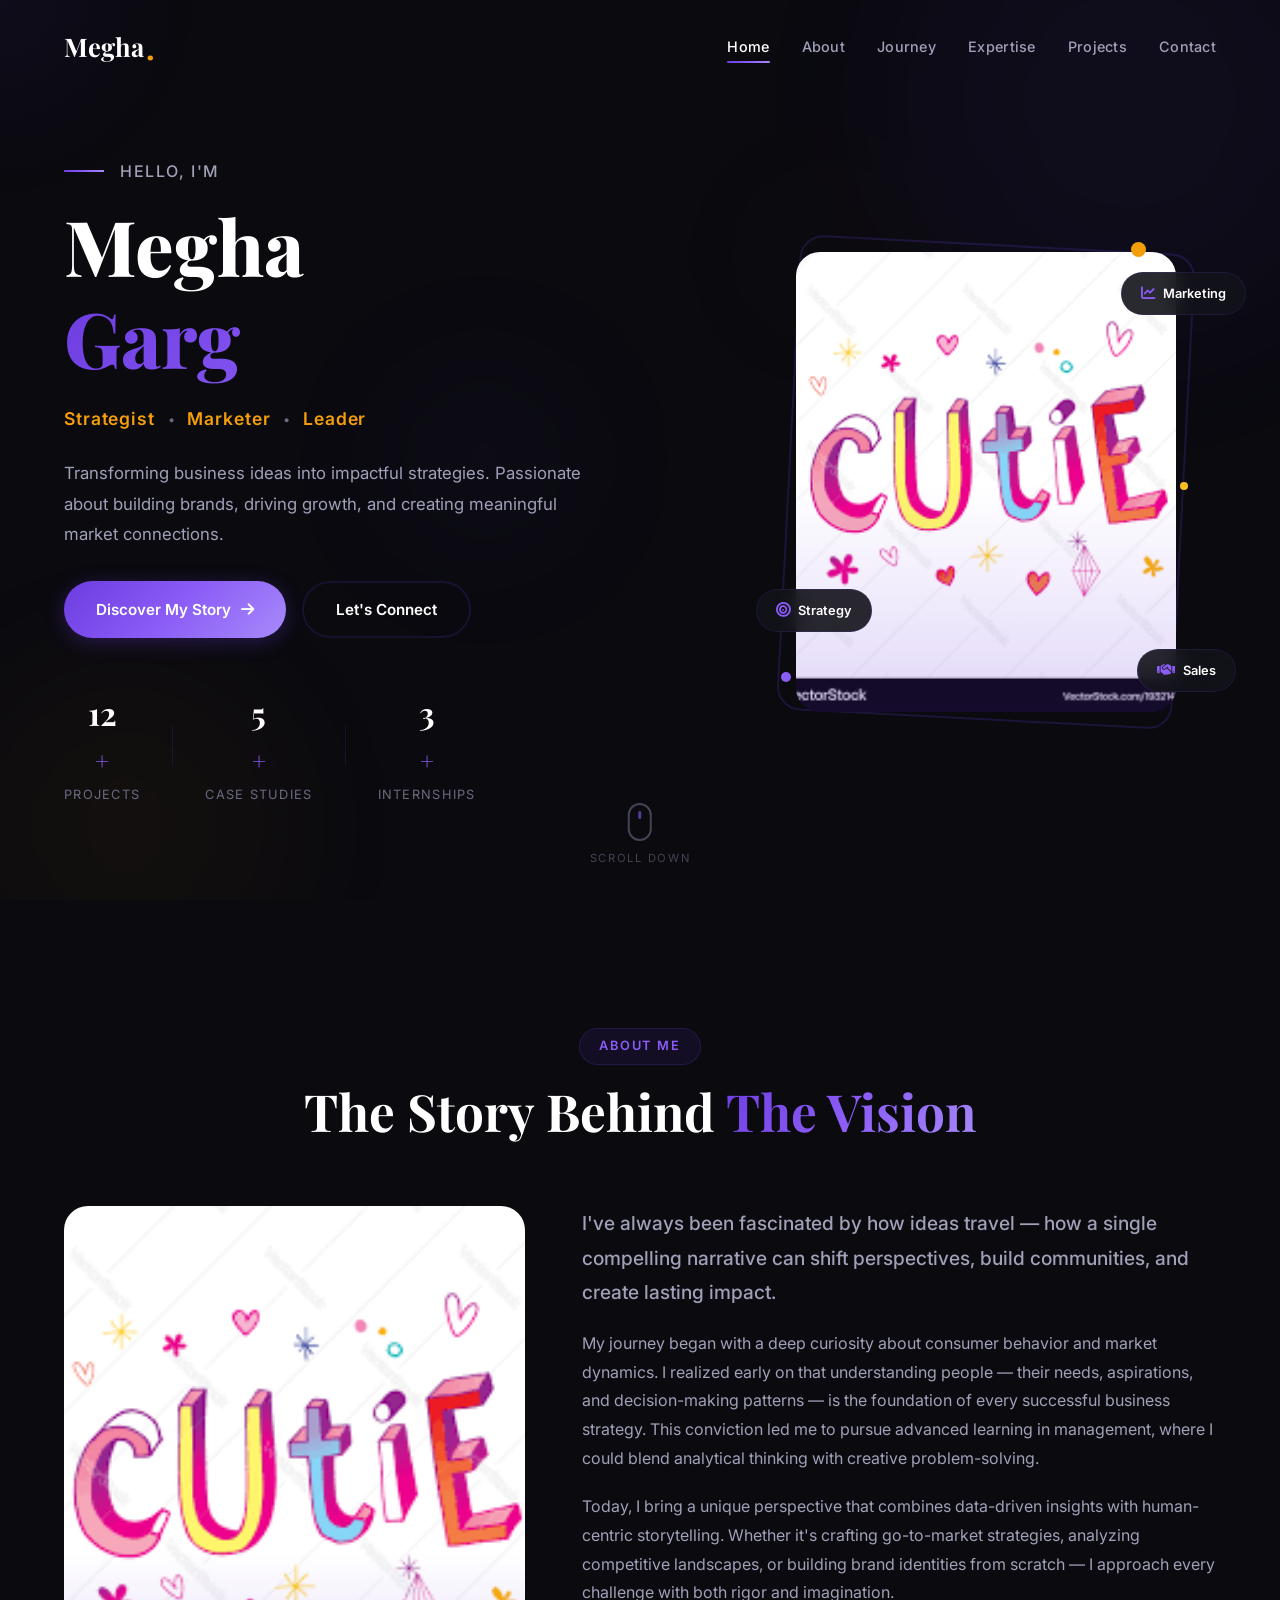
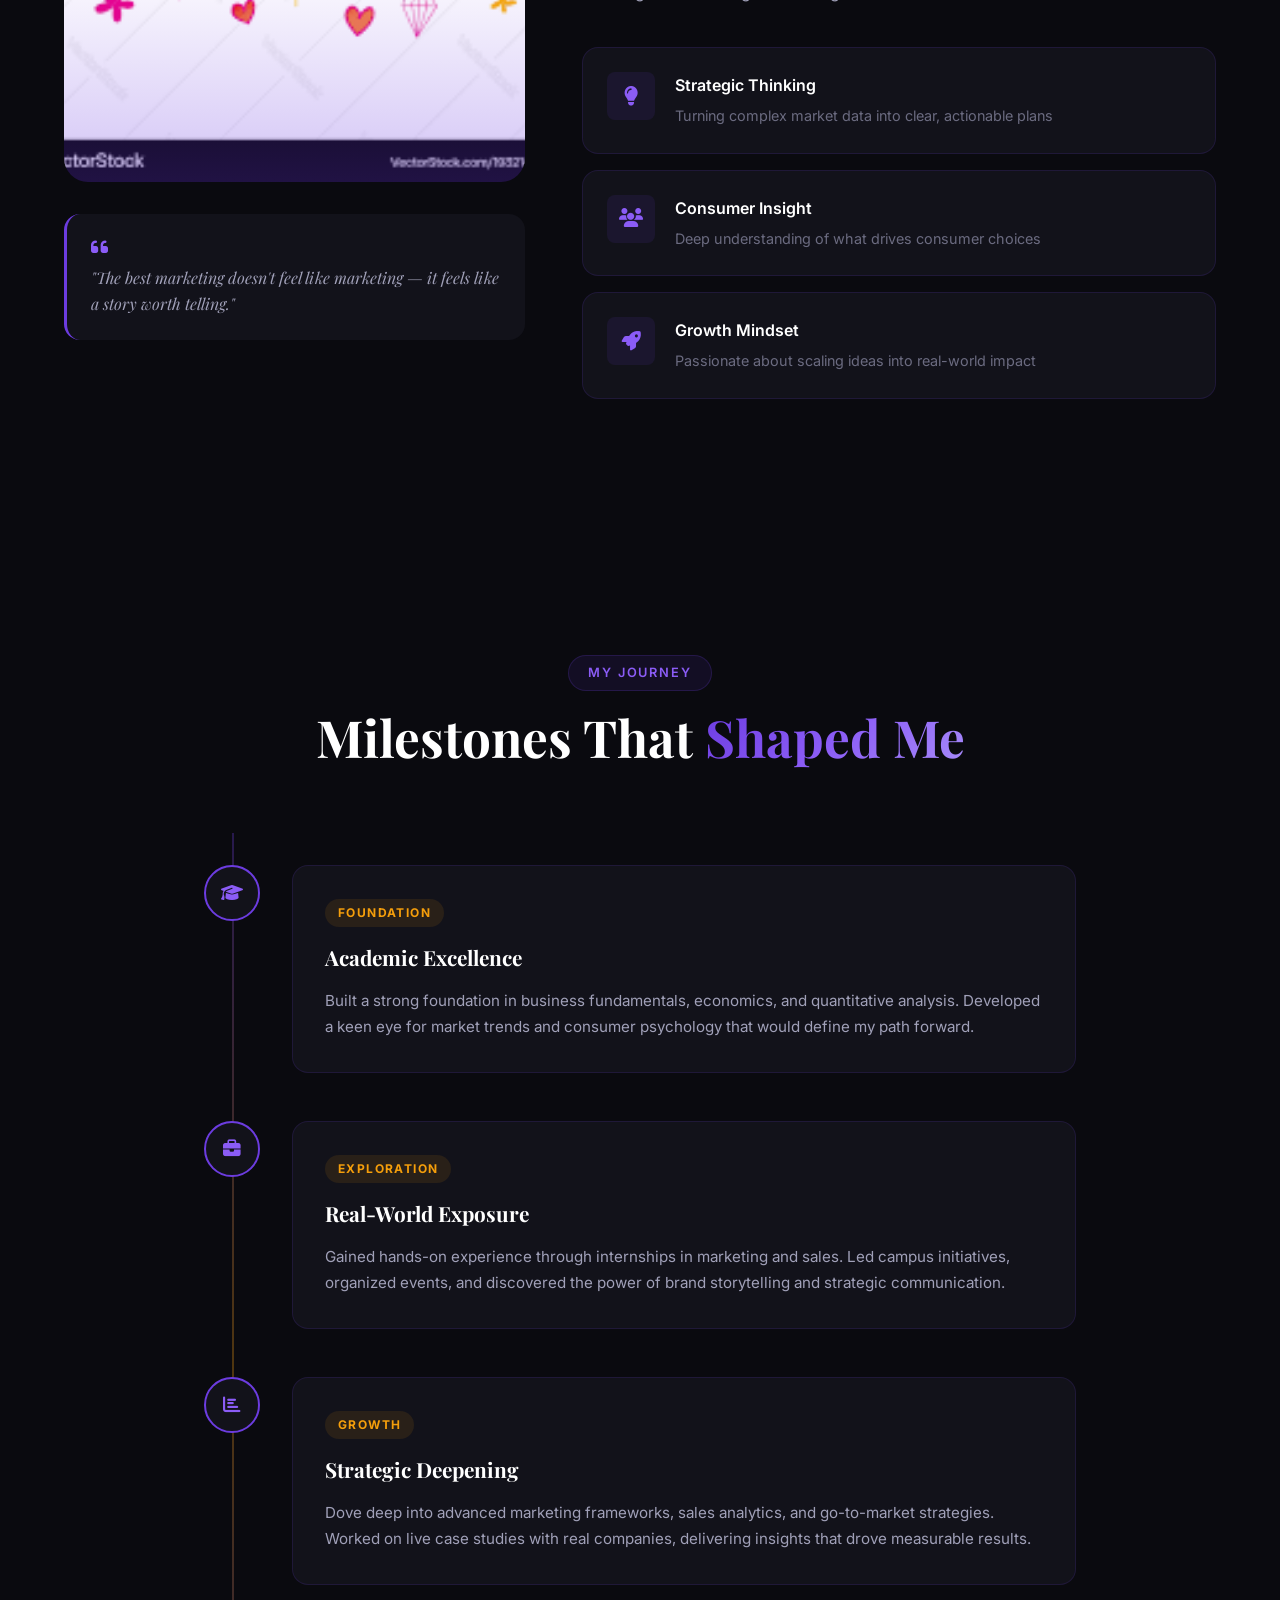
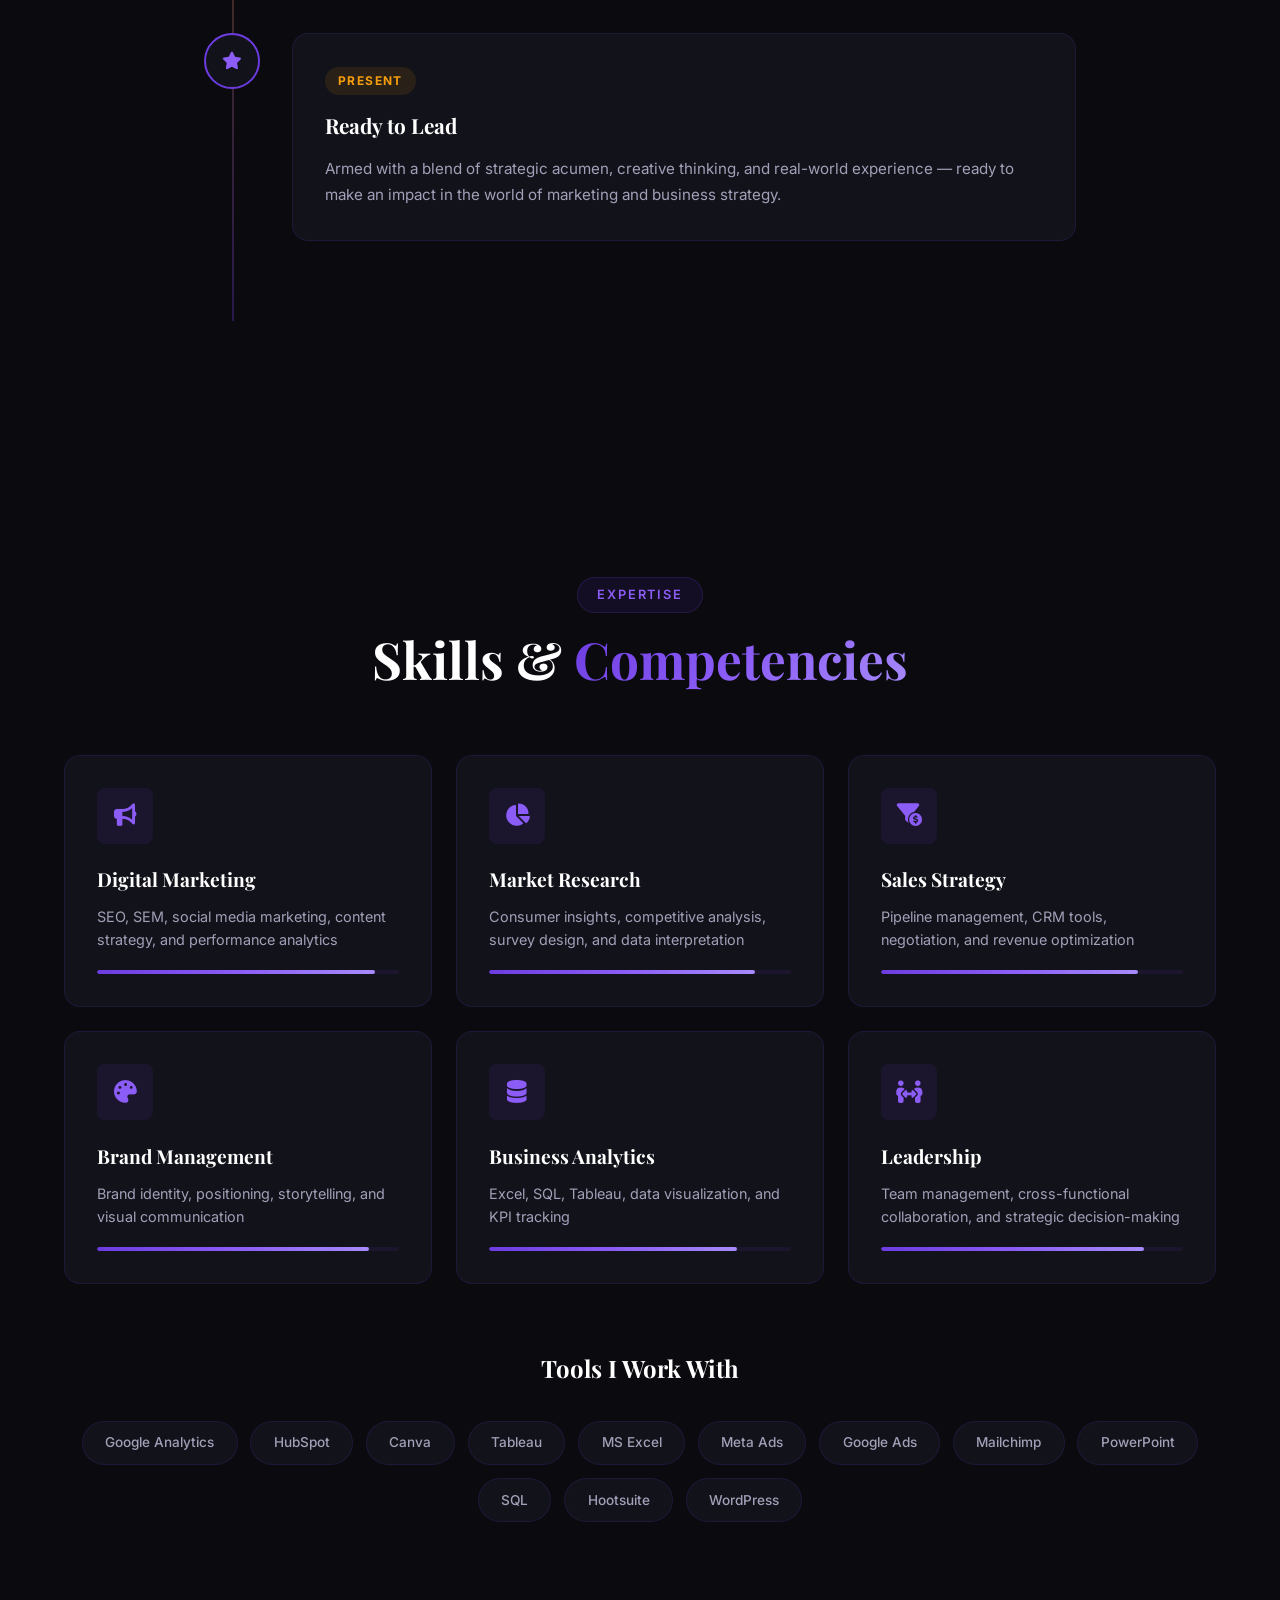
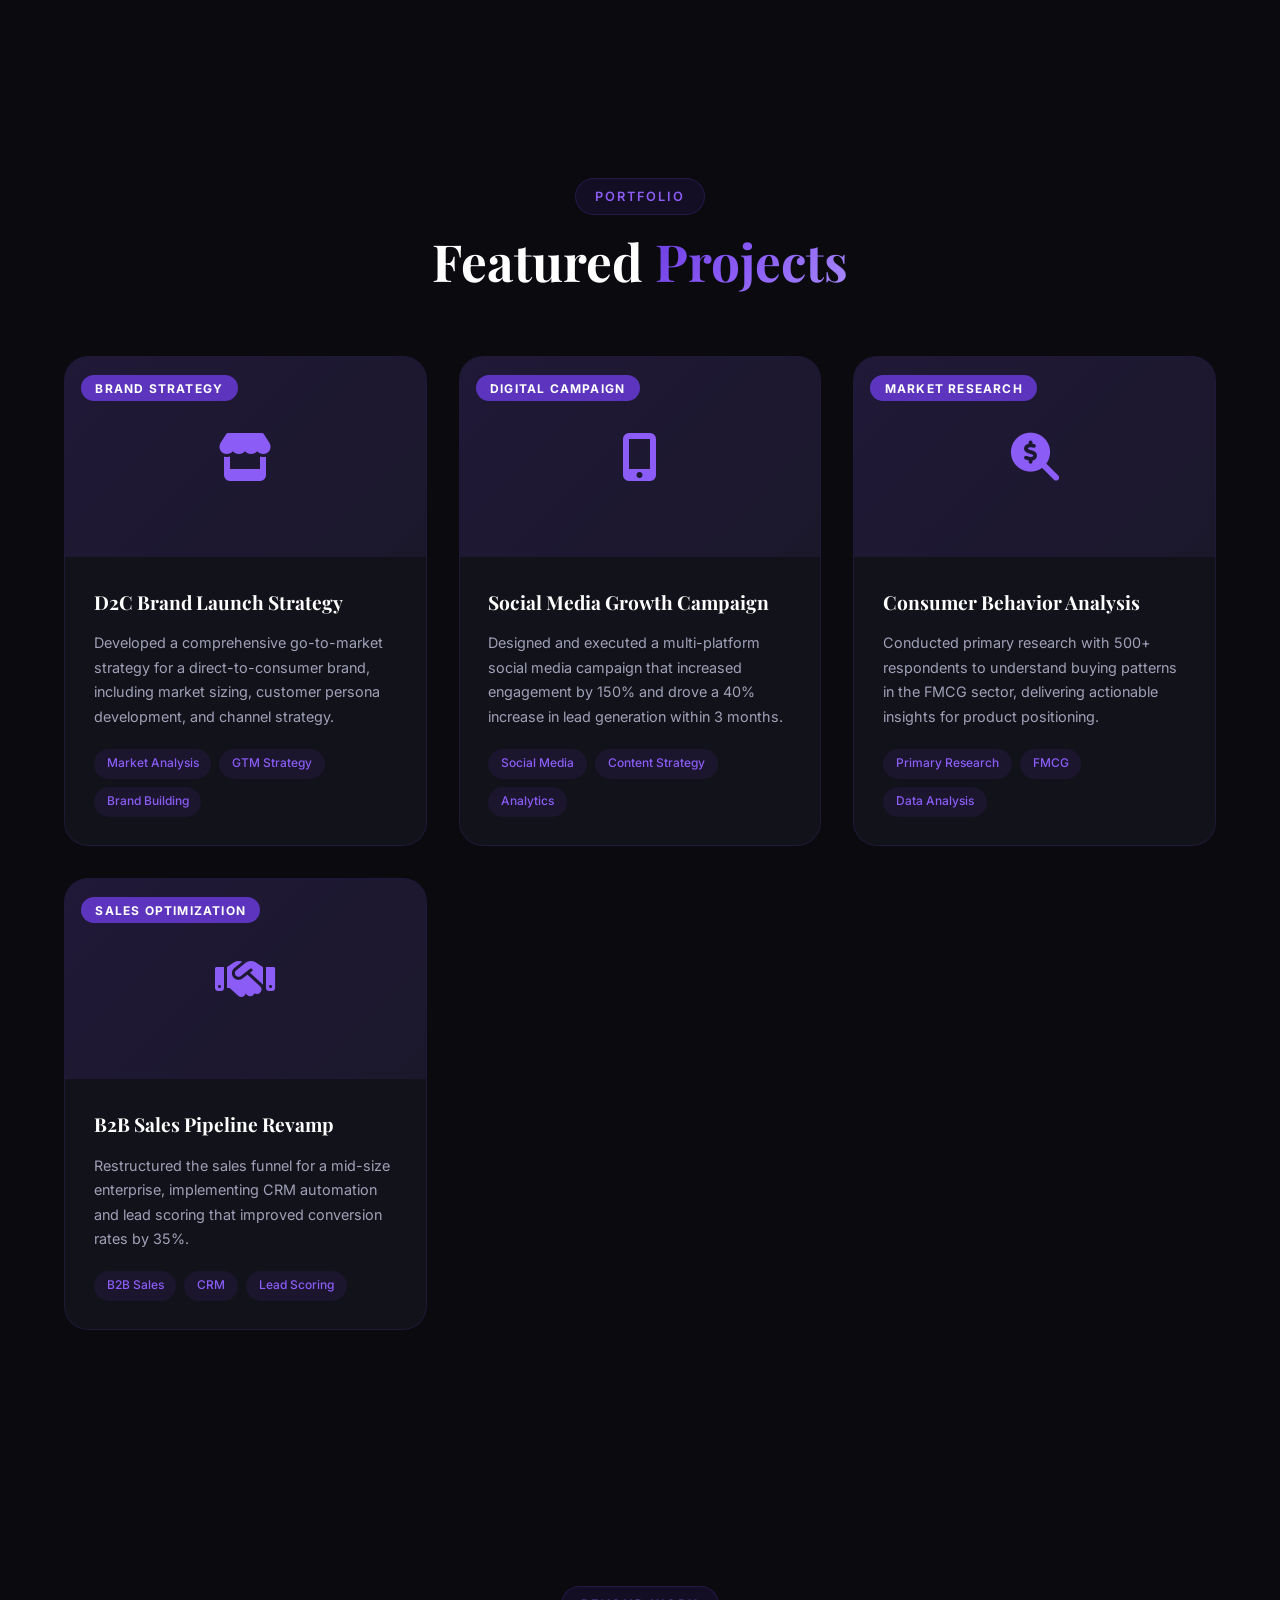
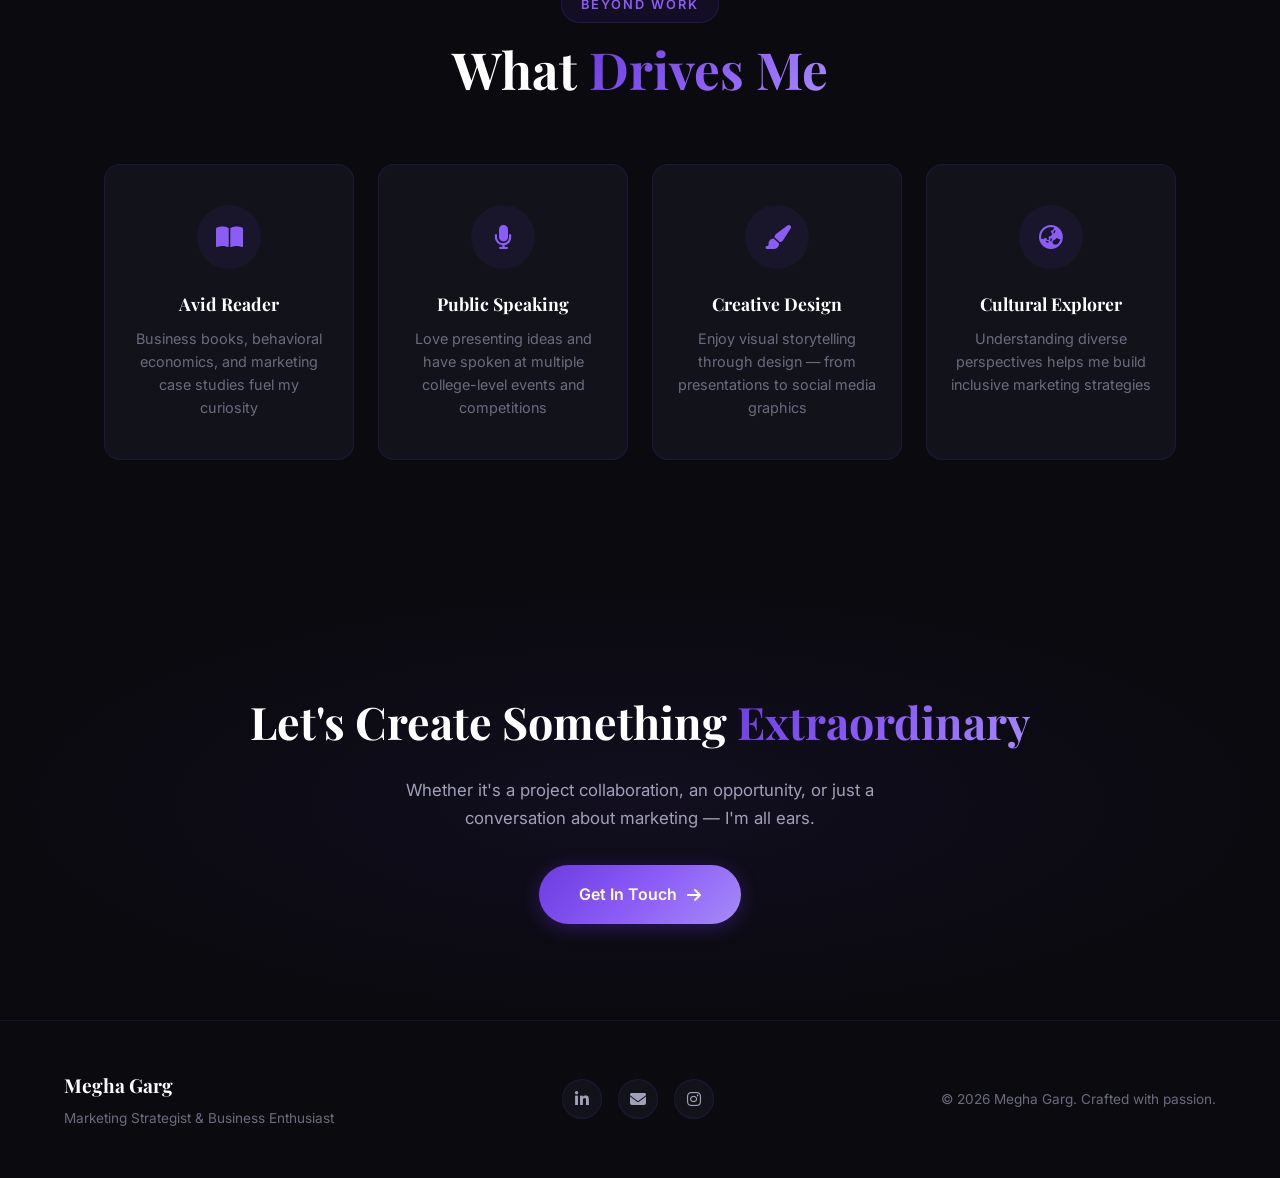
==== index.html @ 24850d22 "Initial commit: Megha Garg portfolio" ====
<!DOCTYPE html>
<html lang="en">
<head>
    <meta charset="UTF-8">
    <meta name="viewport" content="width=device-width, initial-scale=1.0">
    <title>Megha Garg — Marketing & Strategy Portfolio</title>
    <link rel="stylesheet" href="style.css">
    <link href="https://fonts.googleapis.com/css2?family=Playfair+Display:wght@400;500;600;700;800;900&family=Inter:wght@300;400;500;600;700&display=swap" rel="stylesheet">
    <link rel="stylesheet" href="https://cdnjs.cloudflare.com/ajax/libs/font-awesome/6.5.1/css/all.min.css">
</head>
<body>
    <!-- Cursor Glow -->
    <div class="cursor-glow" id="cursorGlow"></div>

    <!-- Loader -->
    <div class="loader" id="loader">
        <div class="loader-inner">
            <div class="loader-line"></div>
            <div class="loader-line"></div>
            <div class="loader-line"></div>
            <span class="loader-text">MG</span>
        </div>
    </div>

    <!-- Navigation -->
    <nav class="navbar" id="navbar">
        <a href="#" class="logo">
            <span class="logo-text">Megha</span>
            <span class="logo-dot">.</span>
        </a>
        <div class="nav-links" id="navLinks">
            <a href="#home" class="nav-link active">Home</a>
            <a href="#about" class="nav-link">About</a>
            <a href="#journey" class="nav-link">Journey</a>
            <a href="#skills" class="nav-link">Expertise</a>
            <a href="#projects" class="nav-link">Projects</a>
            <a href="contact.html" class="nav-link">Contact</a>
        </div>
        <div class="hamburger" id="hamburger">
            <span></span>
            <span></span>
            <span></span>
        </div>
    </nav>

    <!-- Hero Section -->
    <section class="hero" id="home">
        <div class="hero-bg-shapes">
            <div class="shape shape-1"></div>
            <div class="shape shape-2"></div>
            <div class="shape shape-3"></div>
            <div class="shape shape-4"></div>
        </div>
        <div class="hero-content">
            <div class="hero-text">
                <div class="hero-greeting reveal-up">
                    <div class="greeting-line"></div>
                    <span>Hello, I'm</span>
                </div>
                <h1 class="hero-name reveal-up">
                    <span class="name-line">Megha</span>
                    <span class="name-line name-accent">Garg</span>
                </h1>
                <div class="hero-tagline reveal-up">
                    <div class="tagline-words">
                        <span class="tagline-word">Strategist</span>
                        <span class="tagline-divider">•</span>
                        <span class="tagline-word">Marketer</span>
                        <span class="tagline-divider">•</span>
                        <span class="tagline-word">Leader</span>
                    </div>
                </div>
                <p class="hero-description reveal-up">
                    Transforming business ideas into impactful strategies. 
                    Passionate about building brands, driving growth, and 
                    creating meaningful market connections.
                </p>
                <div class="hero-cta reveal-up">
                    <a href="#about" class="btn btn-primary">
                        <span>Discover My Story</span>
                        <i class="fas fa-arrow-right"></i>
                    </a>
                    <a href="contact.html" class="btn btn-outline">
                        <span>Let's Connect</span>
                    </a>
                </div>
                <div class="hero-stats reveal-up">
                    <div class="stat">
                        <span class="stat-number" data-target="12">0</span><span class="stat-plus">+</span>
                        <span class="stat-label">Projects</span>
                    </div>
                    <div class="stat-divider"></div>
                    <div class="stat">
                        <span class="stat-number" data-target="5">0</span><span class="stat-plus">+</span>
                        <span class="stat-label">Case Studies</span>
                    </div>
                    <div class="stat-divider"></div>
                    <div class="stat">
                        <span class="stat-number" data-target="3">0</span><span class="stat-plus">+</span>
                        <span class="stat-label">Internships</span>
                    </div>
                </div>
            </div>
            <div class="hero-image reveal-up">
                <div class="image-frame">
                    <div class="image-border"></div>
                    <div class="image-container">
                        <img src="photo.jpg" alt="Megha Garg" id="heroPhoto">
                        <div class="image-overlay"></div>
                    </div>
                    <div class="image-decoration dec-1"></div>
                    <div class="image-decoration dec-2"></div>
                    <div class="image-decoration dec-3"></div>
                </div>
                <div class="floating-badge badge-1">
                    <i class="fas fa-chart-line"></i>
                    <span>Marketing</span>
                </div>
                <div class="floating-badge badge-2">
                    <i class="fas fa-bullseye"></i>
                    <span>Strategy</span>
                </div>
                <div class="floating-badge badge-3">
                    <i class="fas fa-handshake"></i>
                    <span>Sales</span>
                </div>
            </div>
        </div>
        <div class="scroll-indicator">
            <div class="mouse">
                <div class="wheel"></div>
            </div>
            <span>Scroll Down</span>
        </div>
    </section>

    <!-- About Section -->
    <section class="about" id="about">
        <div class="section-header">
            <span class="section-tag reveal-up">About Me</span>
            <h2 class="section-title reveal-up">The Story Behind <span class="highlight">The Vision</span></h2>
        </div>
        <div class="about-content">
            <div class="about-image-col reveal-left">
                <div class="about-image-wrapper">
                    <img src="photo.jpg" alt="Megha Garg">
                    <div class="about-image-accent"></div>
                </div>
                <div class="about-quote">
                    <i class="fas fa-quote-left"></i>
                    <p>"The best marketing doesn't feel like marketing — it feels like a story worth telling."</p>
                </div>
            </div>
            <div class="about-text-col">
                <div class="about-intro reveal-right">
                    <p class="about-lead">
                        I've always been fascinated by how ideas travel — how a single compelling narrative 
                        can shift perspectives, build communities, and create lasting impact.
                    </p>
                    <p>
                        My journey began with a deep curiosity about consumer behavior and market dynamics. 
                        I realized early on that understanding people — their needs, aspirations, and 
                        decision-making patterns — is the foundation of every successful business strategy. 
                        This conviction led me to pursue advanced learning in management, where I could 
                        blend analytical thinking with creative problem-solving.
                    </p>
                    <p>
                        Today, I bring a unique perspective that combines data-driven insights with human-centric 
                        storytelling. Whether it's crafting go-to-market strategies, analyzing competitive 
                        landscapes, or building brand identities from scratch — I approach every challenge 
                        with both rigor and imagination.
                    </p>
                </div>
                <div class="about-highlights reveal-right">
                    <div class="highlight-card">
                        <div class="highlight-icon"><i class="fas fa-lightbulb"></i></div>
                        <div>
                            <h4>Strategic Thinking</h4>
                            <p>Turning complex market data into clear, actionable plans</p>
                        </div>
                    </div>
                    <div class="highlight-card">
                        <div class="highlight-icon"><i class="fas fa-users"></i></div>
                        <div>
                            <h4>Consumer Insight</h4>
                            <p>Deep understanding of what drives consumer choices</p>
                        </div>
                    </div>
                    <div class="highlight-card">
                        <div class="highlight-icon"><i class="fas fa-rocket"></i></div>
                        <div>
                            <h4>Growth Mindset</h4>
                            <p>Passionate about scaling ideas into real-world impact</p>
                        </div>
                    </div>
                </div>
            </div>
        </div>
    </section>

    <!-- Journey Section -->
    <section class="journey" id="journey">
        <div class="section-header">
            <span class="section-tag reveal-up">My Journey</span>
            <h2 class="section-title reveal-up">Milestones That <span class="highlight">Shaped Me</span></h2>
        </div>
        <div class="timeline">
            <div class="timeline-line"></div>
            <div class="timeline-item reveal-up">
                <div class="timeline-dot"><i class="fas fa-graduation-cap"></i></div>
                <div class="timeline-card">
                    <span class="timeline-year">Foundation</span>
                    <h3>Academic Excellence</h3>
                    <p>Built a strong foundation in business fundamentals, economics, and quantitative analysis. 
                    Developed a keen eye for market trends and consumer psychology that would define my path forward.</p>
                </div>
            </div>
            <div class="timeline-item reveal-up">
                <div class="timeline-dot"><i class="fas fa-briefcase"></i></div>
                <div class="timeline-card">
                    <span class="timeline-year">Exploration</span>
                    <h3>Real-World Exposure</h3>
                    <p>Gained hands-on experience through internships in marketing and sales. Led campus 
                    initiatives, organized events, and discovered the power of brand storytelling and 
                    strategic communication.</p>
                </div>
            </div>
            <div class="timeline-item reveal-up">
                <div class="timeline-dot"><i class="fas fa-chart-bar"></i></div>
                <div class="timeline-card">
                    <span class="timeline-year">Growth</span>
                    <h3>Strategic Deepening</h3>
                    <p>Dove deep into advanced marketing frameworks, sales analytics, and go-to-market strategies. 
                    Worked on live case studies with real companies, delivering insights that drove measurable results.</p>
                </div>
            </div>
            <div class="timeline-item reveal-up">
                <div class="timeline-dot"><i class="fas fa-star"></i></div>
                <div class="timeline-card">
                    <span class="timeline-year">Present</span>
                    <h3>Ready to Lead</h3>
                    <p>Armed with a blend of strategic acumen, creative thinking, and real-world experience — 
                    ready to make an impact in the world of marketing and business strategy.</p>
                </div>
            </div>
        </div>
    </section>

    <!-- Skills Section -->
    <section class="skills" id="skills">
        <div class="section-header">
            <span class="section-tag reveal-up">Expertise</span>
            <h2 class="section-title reveal-up">Skills & <span class="highlight">Competencies</span></h2>
        </div>
        <div class="skills-grid">
            <div class="skill-card reveal-up" data-tilt>
                <div class="skill-icon"><i class="fas fa-bullhorn"></i></div>
                <h3>Digital Marketing</h3>
                <p>SEO, SEM, social media marketing, content strategy, and performance analytics</p>
                <div class="skill-bar"><div class="skill-fill" data-width="92"></div></div>
            </div>
            <div class="skill-card reveal-up" data-tilt>
                <div class="skill-icon"><i class="fas fa-chart-pie"></i></div>
                <h3>Market Research</h3>
                <p>Consumer insights, competitive analysis, survey design, and data interpretation</p>
                <div class="skill-bar"><div class="skill-fill" data-width="88"></div></div>
            </div>
            <div class="skill-card reveal-up" data-tilt>
                <div class="skill-icon"><i class="fas fa-funnel-dollar"></i></div>
                <h3>Sales Strategy</h3>
                <p>Pipeline management, CRM tools, negotiation, and revenue optimization</p>
                <div class="skill-bar"><div class="skill-fill" data-width="85"></div></div>
            </div>
            <div class="skill-card reveal-up" data-tilt>
                <div class="skill-icon"><i class="fas fa-palette"></i></div>
                <h3>Brand Management</h3>
                <p>Brand identity, positioning, storytelling, and visual communication</p>
                <div class="skill-bar"><div class="skill-fill" data-width="90"></div></div>
            </div>
            <div class="skill-card reveal-up" data-tilt>
                <div class="skill-icon"><i class="fas fa-database"></i></div>
                <h3>Business Analytics</h3>
                <p>Excel, SQL, Tableau, data visualization, and KPI tracking</p>
                <div class="skill-bar"><div class="skill-fill" data-width="82"></div></div>
            </div>
            <div class="skill-card reveal-up" data-tilt>
                <div class="skill-icon"><i class="fas fa-people-arrows"></i></div>
                <h3>Leadership</h3>
                <p>Team management, cross-functional collaboration, and strategic decision-making</p>
                <div class="skill-bar"><div class="skill-fill" data-width="87"></div></div>
            </div>
        </div>
        <div class="tools-section reveal-up">
            <h3 class="tools-title">Tools I Work With</h3>
            <div class="tools-grid">
                <div class="tool-badge">Google Analytics</div>
                <div class="tool-badge">HubSpot</div>
                <div class="tool-badge">Canva</div>
                <div class="tool-badge">Tableau</div>
                <div class="tool-badge">MS Excel</div>
                <div class="tool-badge">Meta Ads</div>
                <div class="tool-badge">Google Ads</div>
                <div class="tool-badge">Mailchimp</div>
                <div class="tool-badge">PowerPoint</div>
                <div class="tool-badge">SQL</div>
                <div class="tool-badge">Hootsuite</div>
                <div class="tool-badge">WordPress</div>
            </div>
        </div>
    </section>

    <!-- Projects Section -->
    <section class="projects" id="projects">
        <div class="section-header">
            <span class="section-tag reveal-up">Portfolio</span>
            <h2 class="section-title reveal-up">Featured <span class="highlight">Projects</span></h2>
        </div>
        <div class="projects-grid">
            <div class="project-card reveal-up">
                <div class="project-image">
                    <div class="project-placeholder"><i class="fas fa-store"></i></div>
                    <div class="project-overlay">
                        <span class="project-category">Brand Strategy</span>
                    </div>
                </div>
                <div class="project-info">
                    <h3>D2C Brand Launch Strategy</h3>
                    <p>Developed a comprehensive go-to-market strategy for a direct-to-consumer brand, 
                    including market sizing, customer persona development, and channel strategy.</p>
                    <div class="project-tags">
                        <span>Market Analysis</span>
                        <span>GTM Strategy</span>
                        <span>Brand Building</span>
                    </div>
                </div>
            </div>
            <div class="project-card reveal-up">
                <div class="project-image">
                    <div class="project-placeholder"><i class="fas fa-mobile-alt"></i></div>
                    <div class="project-overlay">
                        <span class="project-category">Digital Campaign</span>
                    </div>
                </div>
                <div class="project-info">
                    <h3>Social Media Growth Campaign</h3>
                    <p>Designed and executed a multi-platform social media campaign that increased 
                    engagement by 150% and drove a 40% increase in lead generation within 3 months.</p>
                    <div class="project-tags">
                        <span>Social Media</span>
                        <span>Content Strategy</span>
                        <span>Analytics</span>
                    </div>
                </div>
            </div>
            <div class="project-card reveal-up">
                <div class="project-image">
                    <div class="project-placeholder"><i class="fas fa-search-dollar"></i></div>
                    <div class="project-overlay">
                        <span class="project-category">Market Research</span>
                    </div>
                </div>
                <div class="project-info">
                    <h3>Consumer Behavior Analysis</h3>
                    <p>Conducted primary research with 500+ respondents to understand buying patterns 
                    in the FMCG sector, delivering actionable insights for product positioning.</p>
                    <div class="project-tags">
                        <span>Primary Research</span>
                        <span>FMCG</span>
                        <span>Data Analysis</span>
                    </div>
                </div>
            </div>
            <div class="project-card reveal-up">
                <div class="project-image">
                    <div class="project-placeholder"><i class="fas fa-handshake"></i></div>
                    <div class="project-overlay">
                        <span class="project-category">Sales Optimization</span>
                    </div>
                </div>
                <div class="project-info">
                    <h3>B2B Sales Pipeline Revamp</h3>
                    <p>Restructured the sales funnel for a mid-size enterprise, implementing CRM automation 
                    and lead scoring that improved conversion rates by 35%.</p>
                    <div class="project-tags">
                        <span>B2B Sales</span>
                        <span>CRM</span>
                        <span>Lead Scoring</span>
                    </div>
                </div>
            </div>
        </div>
    </section>

    <!-- Testimonials / Interests -->
    <section class="interests" id="interests">
        <div class="section-header">
            <span class="section-tag reveal-up">Beyond Work</span>
            <h2 class="section-title reveal-up">What <span class="highlight">Drives Me</span></h2>
        </div>
        <div class="interests-grid">
            <div class="interest-card reveal-up">
                <div class="interest-icon"><i class="fas fa-book-open"></i></div>
                <h4>Avid Reader</h4>
                <p>Business books, behavioral economics, and marketing case studies fuel my curiosity</p>
            </div>
            <div class="interest-card reveal-up">
                <div class="interest-icon"><i class="fas fa-microphone"></i></div>
                <h4>Public Speaking</h4>
                <p>Love presenting ideas and have spoken at multiple college-level events and competitions</p>
            </div>
            <div class="interest-card reveal-up">
                <div class="interest-icon"><i class="fas fa-paint-brush"></i></div>
                <h4>Creative Design</h4>
                <p>Enjoy visual storytelling through design — from presentations to social media graphics</p>
            </div>
            <div class="interest-card reveal-up">
                <div class="interest-icon"><i class="fas fa-globe-asia"></i></div>
                <h4>Cultural Explorer</h4>
                <p>Understanding diverse perspectives helps me build inclusive marketing strategies</p>
            </div>
        </div>
    </section>

    <!-- CTA Section -->
    <section class="cta-section">
        <div class="cta-content reveal-up">
            <h2>Let's Create Something <span class="highlight">Extraordinary</span></h2>
            <p>Whether it's a project collaboration, an opportunity, or just a conversation about marketing — I'm all ears.</p>
            <a href="contact.html" class="btn btn-primary btn-lg">
                <span>Get In Touch</span>
                <i class="fas fa-arrow-right"></i>
            </a>
        </div>
    </section>

    <!-- Footer -->
    <footer class="footer">
        <div class="footer-content">
            <div class="footer-brand">
                <span class="logo-text">Megha Garg</span>
                <p>Marketing Strategist & Business Enthusiast</p>
            </div>
            <div class="footer-links">
                <a href="https://linkedin.com" target="_blank" rel="noopener noreferrer"><i class="fab fa-linkedin-in"></i></a>
                <a href="mailto:megha@example.com"><i class="fas fa-envelope"></i></a>
                <a href="https://instagram.com" target="_blank" rel="noopener noreferrer"><i class="fab fa-instagram"></i></a>
            </div>
            <div class="footer-copy">
                <p>&copy; 2026 Megha Garg. Crafted with passion.</p>
            </div>
        </div>
    </footer>

    <script src="script.js"></script>
</body>
</html>
---- style.css ----
:root {
    --primary: #6C3CE0;
    --primary-light: #8B5CF6;
    --primary-dark: #5521C4;
    --accent: #F59E0B;
    --accent-light: #FBBF24;
    --bg-dark: #0A0A0F;
    --bg-card: #12121A;
    --bg-card-hover: #1A1A28;
    --text-primary: #FFFFFF;
    --text-secondary: #A0A0B8;
    --text-muted: #6B6B80;
    --border-color: rgba(108, 60, 224, 0.15);
    --gradient-primary: linear-gradient(135deg, #6C3CE0 0%, #8B5CF6 50%, #A78BFA 100%);
    --gradient-accent: linear-gradient(135deg, #F59E0B 0%, #FBBF24 100%);
    --gradient-bg: linear-gradient(180deg, #0A0A0F 0%, #0F0F1A 50%, #0A0A0F 100%);
    --shadow-sm: 0 2px 10px rgba(0, 0, 0, 0.3);
    --shadow-md: 0 8px 30px rgba(0, 0, 0, 0.4);
    --shadow-lg: 0 20px 60px rgba(0, 0, 0, 0.5);
    --shadow-glow: 0 0 40px rgba(108, 60, 224, 0.15);
    --radius-sm: 8px;
    --radius-md: 16px;
    --radius-lg: 24px;
    --radius-xl: 32px;
    --transition: all 0.4s cubic-bezier(0.25, 0.46, 0.45, 0.94);
    --transition-fast: all 0.2s ease;
    --font-display: 'Playfair Display', Georgia, serif;
    --font-body: 'Inter', -apple-system, BlinkMacSystemFont, sans-serif;
}

*, *::before, *::after {
    margin: 0;
    padding: 0;
    box-sizing: border-box;
}

html {
    scroll-behavior: smooth;
    font-size: 16px;
    overflow-x: hidden;
}

body {
    font-family: var(--font-body);
    background: var(--bg-dark);
    color: var(--text-primary);
    line-height: 1.7;
    overflow-x: hidden;
    -webkit-font-smoothing: antialiased;
    -moz-osx-font-smoothing: grayscale;
}

::selection {
    background: var(--primary);
    color: white;
}

::-webkit-scrollbar {
    width: 8px;
}

::-webkit-scrollbar-track {
    background: var(--bg-dark);
}

::-webkit-scrollbar-thumb {
    background: var(--primary-dark);
    border-radius: 4px;
}

::-webkit-scrollbar-thumb:hover {
    background: var(--primary);
}

a {
    text-decoration: none;
    color: inherit;
}

img {
    max-width: 100%;
    display: block;
}

.cursor-glow {
    position: fixed;
    width: 400px;
    height: 400px;
    background: radial-gradient(circle, rgba(108, 60, 224, 0.06) 0%, transparent 70%);
    border-radius: 50%;
    pointer-events: none;
    z-index: 0;
    transform: translate(-50%, -50%);
    transition: opacity 0.3s;
}

.loader {
    position: fixed;
    inset: 0;
    background: var(--bg-dark);
    display: flex;
    align-items: center;
    justify-content: center;
    z-index: 10000;
    transition: opacity 0.6s ease, visibility 0.6s ease;
}

.loader.hidden {
    opacity: 0;
    visibility: hidden;
}

.loader-inner {
    position: relative;
    width: 80px;
    height: 80px;
    display: flex;
    align-items: center;
    justify-content: center;
}

.loader-text {
    font-family: var(--font-display);
    font-size: 1.5rem;
    font-weight: 700;
    background: var(--gradient-primary);
    -webkit-background-clip: text;
    -webkit-text-fill-color: transparent;
    background-clip: text;
}

.loader-line {
    position: absolute;
    width: 100%;
    height: 100%;
    border: 2px solid transparent;
    border-top-color: var(--primary);
    border-radius: 50%;
    animation: spin 1s linear infinite;
}

.loader-line:nth-child(2) {
    width: 90%;
    height: 90%;
    border-top-color: var(--primary-light);
    animation-duration: 1.5s;
    animation-direction: reverse;
}

.loader-line:nth-child(3) {
    width: 80%;
    height: 80%;
    border-top-color: var(--accent);
    animation-duration: 2s;
}

@keyframes spin {
    to { transform: rotate(360deg); }
}

.navbar {
    position: fixed;
    top: 0;
    left: 0;
    right: 0;
    z-index: 1000;
    display: flex;
    align-items: center;
    justify-content: space-between;
    padding: 1.25rem 5%;
    transition: var(--transition);
    background: transparent;
}

.navbar.scrolled {
    background: rgba(10, 10, 15, 0.9);
    backdrop-filter: blur(20px);
    -webkit-backdrop-filter: blur(20px);
    border-bottom: 1px solid var(--border-color);
    padding: 0.75rem 5%;
}

.navbar-solid {
    background: rgba(10, 10, 15, 0.95) !important;
    backdrop-filter: blur(20px) !important;
    border-bottom: 1px solid var(--border-color) !important;
}

.logo {
    display: flex;
    align-items: center;
    gap: 2px;
    font-family: var(--font-display);
    font-size: 1.6rem;
    font-weight: 700;
    z-index: 1001;
}

.logo-dot {
    color: var(--accent);
    font-size: 2rem;
}

.nav-links {
    display: flex;
    align-items: center;
    gap: 2rem;
}

.nav-link {
    font-size: 0.9rem;
    font-weight: 500;
    color: var(--text-secondary);
    transition: var(--transition-fast);
    position: relative;
    letter-spacing: 0.02em;
}

.nav-link::after {
    content: '';
    position: absolute;
    bottom: -4px;
    left: 0;
    width: 0;
    height: 2px;
    background: var(--gradient-primary);
    transition: var(--transition);
    border-radius: 2px;
}

.nav-link:hover,
.nav-link.active {
    color: var(--text-primary);
}

.nav-link:hover::after,
.nav-link.active::after {
    width: 100%;
}

.hamburger {
    display: none;
    flex-direction: column;
    gap: 6px;
    cursor: pointer;
    z-index: 1001;
    padding: 5px;
}

.hamburger span {
    width: 28px;
    height: 2px;
    background: var(--text-primary);
    border-radius: 2px;
    transition: var(--transition);
}

.hamburger.active span:nth-child(1) {
    transform: rotate(45deg) translate(5px, 6px);
}

.hamburger.active span:nth-child(2) {
    opacity: 0;
}

.hamburger.active span:nth-child(3) {
    transform: rotate(-45deg) translate(5px, -6px);
}

.section-header {
    text-align: center;
    margin-bottom: 4rem;
}

.section-tag {
    display: inline-block;
    font-size: 0.8rem;
    font-weight: 600;
    letter-spacing: 0.15em;
    text-transform: uppercase;
    color: var(--primary-light);
    background: rgba(108, 60, 224, 0.1);
    border: 1px solid rgba(108, 60, 224, 0.2);
    padding: 0.4rem 1.2rem;
    border-radius: 50px;
    margin-bottom: 1rem;
}

.section-title {
    font-family: var(--font-display);
    font-size: clamp(2rem, 4vw, 3.2rem);
    font-weight: 700;
    line-height: 1.2;
    color: var(--text-primary);
}

.highlight {
    background: var(--gradient-primary);
    -webkit-background-clip: text;
    -webkit-text-fill-color: transparent;
    background-clip: text;
}

.hero {
    min-height: 100vh;
    display: flex;
    align-items: center;
    position: relative;
    padding: 8rem 5% 4rem;
    overflow: hidden;
}

.hero-bg-shapes {
    position: absolute;
    inset: 0;
    pointer-events: none;
    overflow: hidden;
}

.shape {
    position: absolute;
    border-radius: 50%;
    filter: blur(80px);
    opacity: 0.4;
}

.shape-1 {
    width: 500px;
    height: 500px;
    background: rgba(108, 60, 224, 0.15);
    top: -150px;
    right: -100px;
    animation: float 8s ease-in-out infinite;
}

.shape-2 {
    width: 350px;
    height: 350px;
    background: rgba(245, 158, 11, 0.1);
    bottom: -100px;
    left: -50px;
    animation: float 10s ease-in-out infinite reverse;
}

.shape-3 {
    width: 200px;
    height: 200px;
    background: rgba(139, 92, 246, 0.12);
    top: 40%;
    left: 30%;
    animation: float 6s ease-in-out infinite;
}

.shape-4 {
    width: 150px;
    height: 150px;
    background: rgba(245, 158, 11, 0.08);
    top: 20%;
    right: 30%;
    animation: float 12s ease-in-out infinite reverse;
}

@keyframes float {
    0%, 100% { transform: translateY(0) scale(1); }
    50% { transform: translateY(-30px) scale(1.05); }
}

.hero-content {
    display: flex;
    align-items: center;
    gap: 5%;
    max-width: 1400px;
    margin: 0 auto;
    width: 100%;
    position: relative;
    z-index: 1;
}

.hero-text {
    flex: 1;
}

.hero-greeting {
    display: flex;
    align-items: center;
    gap: 1rem;
    margin-bottom: 1rem;
}

.greeting-line {
    width: 40px;
    height: 2px;
    background: var(--gradient-primary);
}

.hero-greeting span {
    font-size: 1rem;
    font-weight: 500;
    color: var(--text-secondary);
    letter-spacing: 0.1em;
    text-transform: uppercase;
}

.hero-name {
    font-family: var(--font-display);
    line-height: 1.15;
    margin-bottom: 1.2rem;
    overflow: visible;
}

.name-line {
    display: block;
    font-size: clamp(3rem, 6vw, 5.5rem);
    font-weight: 800;
    padding-bottom: 0.05em;
    overflow: visible;
}

.name-accent {
    background: var(--gradient-primary);
    -webkit-background-clip: text;
    -webkit-text-fill-color: transparent;
    background-clip: text;
}

.hero-tagline {
    margin-bottom: 1.5rem;
}

.tagline-words {
    display: flex;
    align-items: center;
    gap: 0.8rem;
    flex-wrap: wrap;
}

.tagline-word {
    font-size: 1.1rem;
    font-weight: 600;
    color: var(--accent);
    letter-spacing: 0.05em;
}

.tagline-divider {
    color: var(--text-muted);
    font-size: 0.8rem;
}

.hero-description {
    font-size: 1.05rem;
    color: var(--text-secondary);
    max-width: 520px;
    margin-bottom: 2rem;
    line-height: 1.8;
}

.hero-cta {
    display: flex;
    gap: 1rem;
    margin-bottom: 3rem;
    flex-wrap: wrap;
}

.btn {
    display: inline-flex;
    align-items: center;
    gap: 0.6rem;
    padding: 0.85rem 2rem;
    border-radius: 50px;
    font-family: var(--font-body);
    font-size: 0.95rem;
    font-weight: 600;
    cursor: pointer;
    transition: var(--transition);
    border: none;
    position: relative;
    overflow: hidden;
}

.btn-primary {
    background: var(--gradient-primary);
    color: white;
    box-shadow: 0 4px 20px rgba(108, 60, 224, 0.3);
}

.btn-primary:hover {
    transform: translateY(-2px);
    box-shadow: 0 8px 30px rgba(108, 60, 224, 0.5);
}

.btn-primary i {
    transition: transform 0.3s ease;
}

.btn-primary:hover i {
    transform: translateX(4px);
}

.btn-outline {
    background: transparent;
    color: var(--text-primary);
    border: 2px solid var(--border-color);
}

.btn-outline:hover {
    border-color: var(--primary-light);
    background: rgba(108, 60, 224, 0.05);
    transform: translateY(-2px);
}

.btn-lg {
    padding: 1rem 2.5rem;
    font-size: 1rem;
}

.hero-stats {
    display: flex;
    align-items: center;
    gap: 2rem;
}

.stat {
    text-align: center;
}

.stat-number {
    display: block;
    font-family: var(--font-display);
    font-size: 2rem;
    font-weight: 700;
    color: var(--text-primary);
}

.stat-plus {
    font-family: var(--font-display);
    font-size: 1.5rem;
    color: var(--primary-light);
}

.stat-label {
    display: block;
    font-size: 0.8rem;
    color: var(--text-muted);
    text-transform: uppercase;
    letter-spacing: 0.1em;
    margin-top: 0.2rem;
}

.stat-divider {
    width: 1px;
    height: 40px;
    background: var(--border-color);
}


.hero-image {
    flex: 0 0 420px;
    position: relative;
}

.image-frame {
    position: relative;
    width: 380px;
    height: 460px;
}

.image-border {
    position: absolute;
    inset: -8px;
    border: 2px solid rgba(108, 60, 224, 0.2);
    border-radius: var(--radius-lg);
    transform: rotate(3deg);
}

.image-container {
    width: 100%;
    height: 100%;
    border-radius: var(--radius-lg);
    overflow: hidden;
    position: relative;
    background: var(--bg-card);
}

.image-container img {
    width: 100%;
    height: 100%;
    object-fit: cover;
    transition: transform 0.6s ease;
}

.image-container:hover img {
    transform: scale(1.05);
}

.image-overlay {
    position: absolute;
    inset: 0;
    background: linear-gradient(180deg, transparent 50%, rgba(108, 60, 224, 0.2) 100%);
}

.image-decoration {
    position: absolute;
    border-radius: 50%;
}

.dec-1 {
    width: 15px;
    height: 15px;
    background: var(--accent);
    top: -10px;
    right: 30px;
    animation: pulse 2s ease-in-out infinite;
}

.dec-2 {
    width: 10px;
    height: 10px;
    background: var(--primary-light);
    bottom: 30px;
    left: -15px;
    animation: pulse 2.5s ease-in-out infinite;
}

.dec-3 {
    width: 8px;
    height: 8px;
    background: var(--accent-light);
    top: 50%;
    right: -12px;
    animation: pulse 3s ease-in-out infinite;
}

@keyframes pulse {
    0%, 100% { transform: scale(1); opacity: 1; }
    50% { transform: scale(1.3); opacity: 0.7; }
}

/* Floating Badges */
.floating-badge {
    position: absolute;
    display: flex;
    align-items: center;
    gap: 0.5rem;
    padding: 0.6rem 1.2rem;
    background: rgba(18, 18, 26, 0.9);
    backdrop-filter: blur(10px);
    border: 1px solid var(--border-color);
    border-radius: 50px;
    font-size: 0.8rem;
    font-weight: 600;
    animation: badgeFloat 4s ease-in-out infinite;
    white-space: nowrap;
}

.floating-badge i {
    color: var(--primary-light);
    font-size: 0.9rem;
}

.badge-1 {
    top: 20px;
    right: -30px;
    animation-delay: 0s;
}

.badge-2 {
    bottom: 80px;
    left: -40px;
    animation-delay: 1.5s;
}

.badge-3 {
    bottom: 20px;
    right: -20px;
    animation-delay: 3s;
}

@keyframes badgeFloat {
    0%, 100% { transform: translateY(0); }
    50% { transform: translateY(-10px); }
}

/* Scroll Indicator */
.scroll-indicator {
    position: absolute;
    bottom: 2rem;
    left: 50%;
    transform: translateX(-50%);
    display: flex;
    flex-direction: column;
    align-items: center;
    gap: 0.5rem;
    opacity: 0.6;
    animation: fadeInUp 1s ease 2s forwards;
}

.mouse {
    width: 24px;
    height: 38px;
    border: 2px solid var(--text-muted);
    border-radius: 12px;
    position: relative;
}

.wheel {
    width: 3px;
    height: 8px;
    background: var(--primary-light);
    border-radius: 3px;
    position: absolute;
    top: 6px;
    left: 50%;
    transform: translateX(-50%);
    animation: scrollWheel 1.5s ease-in-out infinite;
}

@keyframes scrollWheel {
    0% { opacity: 1; transform: translateX(-50%) translateY(0); }
    100% { opacity: 0; transform: translateX(-50%) translateY(10px); }
}

.scroll-indicator span {
    font-size: 0.7rem;
    color: var(--text-muted);
    text-transform: uppercase;
    letter-spacing: 0.15em;
}

/* ---------- About Section ---------- */
.about {
    padding: 8rem 5%;
    max-width: 1400px;
    margin: 0 auto;
}

.about-content {
    display: flex;
    gap: 5%;
    align-items: flex-start;
}

.about-image-col {
    flex: 0 0 40%;
    position: sticky;
    top: 120px;
}

.about-image-wrapper {
    position: relative;
    border-radius: var(--radius-lg);
    overflow: hidden;
    aspect-ratio: 4/5;
    background: var(--bg-card);
}

.about-image-wrapper img {
    width: 100%;
    height: 100%;
    object-fit: cover;
}

.about-image-accent {
    position: absolute;
    inset: 0;
    background: linear-gradient(180deg, transparent 60%, rgba(108, 60, 224, 0.3) 100%);
}

.about-quote {
    margin-top: 2rem;
    padding: 1.5rem;
    background: var(--bg-card);
    border-radius: var(--radius-md);
    border-left: 3px solid var(--primary);
    position: relative;
}

.about-quote i {
    color: var(--primary-light);
    font-size: 1.2rem;
    margin-bottom: 0.5rem;
    display: block;
}

.about-quote p {
    font-family: var(--font-display);
    font-size: 1rem;
    font-style: italic;
    color: var(--text-secondary);
    line-height: 1.6;
}

.about-text-col {
    flex: 1;
}

.about-lead {
    font-size: 1.2rem;
    font-weight: 500;
    color: var(--text-primary);
    margin-bottom: 1.5rem;
    line-height: 1.7;
}

.about-intro p {
    color: var(--text-secondary);
    margin-bottom: 1.2rem;
    line-height: 1.8;
}

.about-highlights {
    display: flex;
    flex-direction: column;
    gap: 1rem;
    margin-top: 2.5rem;
}

.highlight-card {
    display: flex;
    gap: 1.2rem;
    align-items: flex-start;
    padding: 1.5rem;
    background: var(--bg-card);
    border: 1px solid var(--border-color);
    border-radius: var(--radius-md);
    transition: var(--transition);
}

.highlight-card:hover {
    background: var(--bg-card-hover);
    border-color: rgba(108, 60, 224, 0.3);
    transform: translateX(8px);
}

.highlight-icon {
    width: 48px;
    height: 48px;
    display: flex;
    align-items: center;
    justify-content: center;
    background: rgba(108, 60, 224, 0.1);
    border-radius: var(--radius-sm);
    color: var(--primary-light);
    font-size: 1.2rem;
    flex-shrink: 0;
}

.highlight-card h4 {
    font-size: 1rem;
    font-weight: 600;
    margin-bottom: 0.3rem;
}

.highlight-card > div > p {
    font-size: 0.9rem;
    color: var(--text-muted);
}

/* ---------- Journey / Timeline ---------- */
.journey {
    padding: 8rem 5%;
    max-width: 1000px;
    margin: 0 auto;
}

.timeline {
    position: relative;
    padding: 2rem 0;
}

.timeline-line {
    position: absolute;
    left: 28px;
    top: 0;
    bottom: 0;
    width: 2px;
    background: linear-gradient(180deg, var(--primary), var(--accent), var(--primary));
    opacity: 0.3;
}

.timeline-item {
    display: flex;
    gap: 2rem;
    margin-bottom: 3rem;
    position: relative;
}

.timeline-dot {
    width: 56px;
    height: 56px;
    min-width: 56px;
    display: flex;
    align-items: center;
    justify-content: center;
    background: var(--bg-card);
    border: 2px solid var(--primary);
    border-radius: 50%;
    color: var(--primary-light);
    font-size: 1.1rem;
    z-index: 1;
    transition: var(--transition);
}

.timeline-item:hover .timeline-dot {
    background: var(--primary);
    color: white;
    box-shadow: 0 0 30px rgba(108, 60, 224, 0.4);
}

.timeline-card {
    flex: 1;
    padding: 2rem;
    background: var(--bg-card);
    border: 1px solid var(--border-color);
    border-radius: var(--radius-md);
    transition: var(--transition);
}

.timeline-card:hover {
    border-color: rgba(108, 60, 224, 0.3);
    background: var(--bg-card-hover);
    transform: translateY(-4px);
    box-shadow: var(--shadow-glow);
}

.timeline-year {
    display: inline-block;
    font-size: 0.75rem;
    font-weight: 700;
    letter-spacing: 0.12em;
    text-transform: uppercase;
    color: var(--accent);
    background: rgba(245, 158, 11, 0.1);
    padding: 0.25rem 0.8rem;
    border-radius: 50px;
    margin-bottom: 0.8rem;
}

.timeline-card h3 {
    font-family: var(--font-display);
    font-size: 1.3rem;
    margin-bottom: 0.8rem;
}

.timeline-card p {
    color: var(--text-secondary);
    font-size: 0.95rem;
    line-height: 1.7;
}

/* ---------- Skills Section ---------- */
.skills {
    padding: 8rem 5%;
    max-width: 1400px;
    margin: 0 auto;
}

.skills-grid {
    display: grid;
    grid-template-columns: repeat(auto-fit, minmax(320px, 1fr));
    gap: 1.5rem;
    margin-bottom: 4rem;
}

.skill-card {
    padding: 2rem;
    background: var(--bg-card);
    border: 1px solid var(--border-color);
    border-radius: var(--radius-md);
    transition: var(--transition);
    position: relative;
    overflow: hidden;
}

.skill-card::before {
    content: '';
    position: absolute;
    top: 0;
    left: 0;
    right: 0;
    height: 3px;
    background: var(--gradient-primary);
    transform: scaleX(0);
    transform-origin: left;
    transition: transform 0.5s ease;
}

.skill-card:hover {
    background: var(--bg-card-hover);
    border-color: rgba(108, 60, 224, 0.3);
    transform: translateY(-6px);
    box-shadow: var(--shadow-glow);
}

.skill-card:hover::before {
    transform: scaleX(1);
}

.skill-icon {
    width: 56px;
    height: 56px;
    display: flex;
    align-items: center;
    justify-content: center;
    background: rgba(108, 60, 224, 0.1);
    border-radius: var(--radius-sm);
    color: var(--primary-light);
    font-size: 1.4rem;
    margin-bottom: 1.2rem;
    transition: var(--transition);
}

.skill-card:hover .skill-icon {
    background: var(--primary);
    color: white;
    transform: scale(1.1);
}

.skill-card h3 {
    font-family: var(--font-display);
    font-size: 1.2rem;
    margin-bottom: 0.6rem;
}

.skill-card > p {
    color: var(--text-secondary);
    font-size: 0.9rem;
    margin-bottom: 1.2rem;
    line-height: 1.6;
}

.skill-bar {
    width: 100%;
    height: 4px;
    background: rgba(108, 60, 224, 0.1);
    border-radius: 4px;
    overflow: hidden;
}

.skill-fill {
    height: 100%;
    background: var(--gradient-primary);
    border-radius: 4px;
    width: 0;
    transition: width 1.5s cubic-bezier(0.25, 0.46, 0.45, 0.94);
}

/* Tools Section */
.tools-section {
    text-align: center;
}

.tools-title {
    font-family: var(--font-display);
    font-size: 1.5rem;
    margin-bottom: 2rem;
    color: var(--text-primary);
}

.tools-grid {
    display: flex;
    flex-wrap: wrap;
    justify-content: center;
    gap: 0.8rem;
}

.tool-badge {
    padding: 0.6rem 1.4rem;
    background: var(--bg-card);
    border: 1px solid var(--border-color);
    border-radius: 50px;
    font-size: 0.85rem;
    font-weight: 500;
    color: var(--text-secondary);
    transition: var(--transition);
    cursor: default;
}

.tool-badge:hover {
    border-color: var(--primary-light);
    color: var(--text-primary);
    background: rgba(108, 60, 224, 0.08);
    transform: translateY(-2px);
}

/* ---------- Projects Section ---------- */
.projects {
    padding: 8rem 5%;
    max-width: 1400px;
    margin: 0 auto;
}

.projects-grid {
    display: grid;
    grid-template-columns: repeat(auto-fit, minmax(350px, 1fr));
    gap: 2rem;
}

.project-card {
    background: var(--bg-card);
    border: 1px solid var(--border-color);
    border-radius: var(--radius-lg);
    overflow: hidden;
    transition: var(--transition);
}

.project-card:hover {
    border-color: rgba(108, 60, 224, 0.3);
    transform: translateY(-8px);
    box-shadow: var(--shadow-lg), var(--shadow-glow);
}

.project-image {
    position: relative;
    height: 200px;
    overflow: hidden;
}

.project-placeholder {
    width: 100%;
    height: 100%;
    display: flex;
    align-items: center;
    justify-content: center;
    background: linear-gradient(135deg, rgba(108, 60, 224, 0.15) 0%, rgba(139, 92, 246, 0.08) 100%);
    font-size: 3rem;
    color: var(--primary-light);
}

.project-overlay {
    position: absolute;
    top: 1rem;
    left: 1rem;
}

.project-category {
    font-size: 0.75rem;
    font-weight: 700;
    letter-spacing: 0.1em;
    text-transform: uppercase;
    color: white;
    background: rgba(108, 60, 224, 0.8);
    backdrop-filter: blur(10px);
    padding: 0.35rem 0.9rem;
    border-radius: 50px;
}

.project-info {
    padding: 1.8rem;
}

.project-info h3 {
    font-family: var(--font-display);
    font-size: 1.2rem;
    margin-bottom: 0.8rem;
}

.project-info > p {
    color: var(--text-secondary);
    font-size: 0.9rem;
    line-height: 1.7;
    margin-bottom: 1.2rem;
}

.project-tags {
    display: flex;
    flex-wrap: wrap;
    gap: 0.5rem;
}

.project-tags span {
    font-size: 0.75rem;
    font-weight: 500;
    color: var(--primary-light);
    background: rgba(108, 60, 224, 0.1);
    padding: 0.3rem 0.8rem;
    border-radius: 50px;
}

/* ---------- Interests Section ---------- */
.interests {
    padding: 8rem 5%;
    max-width: 1200px;
    margin: 0 auto;
}

.interests-grid {
    display: grid;
    grid-template-columns: repeat(auto-fit, minmax(250px, 1fr));
    gap: 1.5rem;
}

.interest-card {
    text-align: center;
    padding: 2.5rem 1.5rem;
    background: var(--bg-card);
    border: 1px solid var(--border-color);
    border-radius: var(--radius-md);
    transition: var(--transition);
}

.interest-card:hover {
    background: var(--bg-card-hover);
    border-color: rgba(108, 60, 224, 0.3);
    transform: translateY(-6px);
}

.interest-icon {
    width: 64px;
    height: 64px;
    display: flex;
    align-items: center;
    justify-content: center;
    background: rgba(108, 60, 224, 0.08);
    border-radius: 50%;
    color: var(--primary-light);
    font-size: 1.5rem;
    margin: 0 auto 1.2rem;
    transition: var(--transition);
}

.interest-card:hover .interest-icon {
    background: var(--primary);
    color: white;
    transform: scale(1.1) rotate(5deg);
}

.interest-card h4 {
    font-family: var(--font-display);
    font-size: 1.1rem;
    margin-bottom: 0.5rem;
}

.interest-card p {
    color: var(--text-muted);
    font-size: 0.9rem;
    line-height: 1.6;
}

/* ---------- CTA Section ---------- */
.cta-section {
    padding: 6rem 5%;
    text-align: center;
    position: relative;
    overflow: hidden;
}

.cta-section::before {
    content: '';
    position: absolute;
    inset: 0;
    background: radial-gradient(ellipse at center, rgba(108, 60, 224, 0.08) 0%, transparent 70%);
}

.cta-content {
    position: relative;
    z-index: 1;
}

.cta-content h2 {
    font-family: var(--font-display);
    font-size: clamp(1.8rem, 3.5vw, 2.8rem);
    margin-bottom: 1rem;
}

.cta-content p {
    color: var(--text-secondary);
    font-size: 1.05rem;
    max-width: 550px;
    margin: 0 auto 2rem;
}

/* ---------- Footer ---------- */
.footer {
    padding: 3rem 5%;
    border-top: 1px solid var(--border-color);
}

.footer-content {
    max-width: 1400px;
    margin: 0 auto;
    display: flex;
    align-items: center;
    justify-content: space-between;
    flex-wrap: wrap;
    gap: 1.5rem;
}

.footer-brand .logo-text {
    font-family: var(--font-display);
    font-size: 1.2rem;
    font-weight: 700;
}

.footer-brand p {
    font-size: 0.85rem;
    color: var(--text-muted);
    margin-top: 0.3rem;
}

.footer-links {
    display: flex;
    gap: 1rem;
}

.footer-links a {
    width: 40px;
    height: 40px;
    display: flex;
    align-items: center;
    justify-content: center;
    background: var(--bg-card);
    border: 1px solid var(--border-color);
    border-radius: 50%;
    color: var(--text-secondary);
    transition: var(--transition);
}

.footer-links a:hover {
    background: var(--primary);
    border-color: var(--primary);
    color: white;
    transform: translateY(-3px);
}

.footer-copy p {
    font-size: 0.85rem;
    color: var(--text-muted);
}

/* ---------- Contact Page Styles ---------- */
.contact-hero {
    min-height: 50vh;
    display: flex;
    align-items: center;
    justify-content: center;
    text-align: center;
    position: relative;
    padding: 8rem 5% 4rem;
    overflow: hidden;
}

.contact-hero-content {
    position: relative;
    z-index: 1;
}

.contact-subtitle {
    font-size: 1.1rem;
    color: var(--text-secondary);
    margin-top: 1rem;
    max-width: 500px;
    margin-left: auto;
    margin-right: auto;
}

.contact-section {
    padding: 0 5% 6rem;
    max-width: 1200px;
    margin: 0 auto;
}

.contact-grid {
    display: grid;
    grid-template-columns: 1fr 1.3fr;
    gap: 4rem;
    align-items: flex-start;
}

/* Contact Info */
.contact-info {
    display: flex;
    flex-direction: column;
    gap: 1.2rem;
}

.info-card {
    display: flex;
    gap: 1.2rem;
    align-items: center;
    padding: 1.5rem;
    background: var(--bg-card);
    border: 1px solid var(--border-color);
    border-radius: var(--radius-md);
    transition: var(--transition);
}

.info-card:hover {
    border-color: rgba(108, 60, 224, 0.3);
    background: var(--bg-card-hover);
    transform: translateX(8px);
}

.info-icon {
    width: 48px;
    height: 48px;
    display: flex;
    align-items: center;
    justify-content: center;
    background: rgba(108, 60, 224, 0.1);
    border-radius: var(--radius-sm);
    color: var(--primary-light);
    font-size: 1.1rem;
    flex-shrink: 0;
}

.info-text h4 {
    font-size: 0.85rem;
    font-weight: 600;
    color: var(--text-muted);
    text-transform: uppercase;
    letter-spacing: 0.08em;
    margin-bottom: 0.2rem;
}

.info-text p {
    color: var(--text-primary);
    font-size: 0.95rem;
}

.social-links-contact {
    display: flex;
    gap: 1rem;
    margin-top: 1rem;
}

.social-circle {
    width: 48px;
    height: 48px;
    display: flex;
    align-items: center;
    justify-content: center;
    background: var(--bg-card);
    border: 1px solid var(--border-color);
    border-radius: 50%;
    color: var(--text-secondary);
    font-size: 1.1rem;
    transition: var(--transition);
}

.social-circle:hover {
    background: var(--primary);
    border-color: var(--primary);
    color: white;
    transform: translateY(-4px) scale(1.1);
    box-shadow: 0 8px 25px rgba(108, 60, 224, 0.4);
}

/* Contact Form */
.contact-form-wrapper {
    padding: 2.5rem;
    background: var(--bg-card);
    border: 1px solid var(--border-color);
    border-radius: var(--radius-lg);
}

.contact-form {
    display: flex;
    flex-direction: column;
    gap: 1.8rem;
}

.form-group {
    width: 100%;
}

.input-wrapper {
    position: relative;
}

.input-wrapper input,
.input-wrapper textarea {
    width: 100%;
    padding: 1rem 0 0.5rem;
    background: transparent;
    border: none;
    border-bottom: 2px solid var(--border-color);
    color: var(--text-primary);
    font-family: var(--font-body);
    font-size: 1rem;
    outline: none;
    transition: var(--transition);
    resize: none;
}

.input-wrapper label {
    position: absolute;
    left: 0;
    top: 0.8rem;
    color: var(--text-muted);
    font-size: 0.95rem;
    transition: var(--transition);
    pointer-events: none;
}

.input-wrapper input:focus,
.input-wrapper textarea:focus {
    border-bottom-color: var(--primary);
}

.input-wrapper input:focus + label,
.input-wrapper input:not(:placeholder-shown) + label,
.input-wrapper textarea:focus + label,
.input-wrapper textarea:not(:placeholder-shown) + label {
    top: -0.6rem;
    font-size: 0.75rem;
    color: var(--primary-light);
    font-weight: 600;
}

.input-line {
    position: absolute;
    bottom: 0;
    left: 0;
    width: 0;
    height: 2px;
    background: var(--gradient-primary);
    transition: width 0.4s ease;
}

.input-wrapper input:focus ~ .input-line,
.input-wrapper textarea:focus ~ .input-line {
    width: 100%;
}

.textarea-wrapper textarea {
    min-height: 120px;
}

.btn-submit {
    align-self: flex-start;
    margin-top: 0.5rem;
}

.form-status {
    font-size: 0.9rem;
    padding: 0.5rem 0;
    display: none;
}

.form-status.success {
    display: block;
    color: #22c55e;
}

.form-status.error {
    display: block;
    color: #ef4444;
}

/* Contact Extra */
.contact-extra {
    padding: 4rem 5% 6rem;
    max-width: 800px;
    margin: 0 auto;
}

.availability-card {
    text-align: center;
    padding: 3rem;
    background: var(--bg-card);
    border: 1px solid var(--border-color);
    border-radius: var(--radius-lg);
    position: relative;
}

.pulse-dot {
    width: 12px;
    height: 12px;
    background: #22c55e;
    border-radius: 50%;
    margin: 0 auto 1.5rem;
    position: relative;
}

.pulse-dot::after {
    content: '';
    position: absolute;
    inset: -4px;
    border: 2px solid #22c55e;
    border-radius: 50%;
    animation: pulseRing 1.5s ease-in-out infinite;
}

@keyframes pulseRing {
    0% { transform: scale(1); opacity: 1; }
    100% { transform: scale(2); opacity: 0; }
}

.availability-card h3 {
    font-family: var(--font-display);
    font-size: 1.5rem;
    margin-bottom: 0.8rem;
    color: #22c55e;
}

.availability-card p {
    color: var(--text-secondary);
    max-width: 500px;
    margin: 0 auto;
    line-height: 1.7;
}

/* ---------- Animations ---------- */
.reveal-up {
    opacity: 0;
    transform: translateY(40px);
    transition: opacity 0.8s ease, transform 0.8s cubic-bezier(0.25, 0.46, 0.45, 0.94);
}

.reveal-left {
    opacity: 0;
    transform: translateX(-40px);
    transition: opacity 0.8s ease, transform 0.8s cubic-bezier(0.25, 0.46, 0.45, 0.94);
}

.reveal-right {
    opacity: 0;
    transform: translateX(40px);
    transition: opacity 0.8s ease, transform 0.8s cubic-bezier(0.25, 0.46, 0.45, 0.94);
}

.reveal-up.revealed,
.reveal-left.revealed,
.reveal-right.revealed {
    opacity: 1;
    transform: translate(0, 0);
}

/* ---------- Responsive ---------- */
@media (max-width: 1024px) {
    .hero-content {
        flex-direction: column-reverse;
        text-align: center;
        gap: 3rem;
    }

    .hero-image {
        flex: none;
    }

    .image-frame {
        width: 300px;
        height: 360px;
        margin: 0 auto;
    }

    .hero-greeting {
        justify-content: center;
    }

    .hero-description {
        margin-left: auto;
        margin-right: auto;
    }

    .hero-cta {
        justify-content: center;
    }

    .hero-stats {
        justify-content: center;
    }

    .tagline-words {
        justify-content: center;
    }

    .about-content {
        flex-direction: column;
    }

    .about-image-col {
        position: static;
        flex: none;
        max-width: 500px;
        margin: 0 auto;
        width: 100%;
    }

    .contact-grid {
        grid-template-columns: 1fr;
    }

    .floating-badge {
        display: none;
    }
}

@media (max-width: 768px) {
    .hamburger {
        display: flex;
    }

    .nav-links {
        position: fixed;
        top: 0;
        right: -100%;
        width: 280px;
        height: 100vh;
        background: rgba(10, 10, 15, 0.98);
        backdrop-filter: blur(20px);
        flex-direction: column;
        justify-content: center;
        gap: 2rem;
        padding: 2rem;
        transition: right 0.4s ease;
        border-left: 1px solid var(--border-color);
    }

    .nav-links.open {
        right: 0;
    }

    .nav-link {
        font-size: 1.2rem;
    }

    .image-frame {
        width: 260px;
        height: 320px;
    }

    .name-line {
        font-size: clamp(2.5rem, 10vw, 4rem);
    }

    .skills-grid {
        grid-template-columns: 1fr;
    }

    .projects-grid {
        grid-template-columns: 1fr;
    }

    .hero-stats {
        gap: 1.2rem;
    }

    .stat-number {
        font-size: 1.5rem;
    }

    .timeline-card {
        padding: 1.5rem;
    }

    .contact-form-wrapper {
        padding: 1.5rem;
    }
}

@media (max-width: 480px) {
    .hero {
        padding: 6rem 4% 3rem;
    }

    .image-frame {
        width: 220px;
        height: 280px;
    }

    .section-title {
        font-size: 1.8rem;
    }

    .about, .journey, .skills, .projects, .interests {
        padding: 5rem 4%;
    }

    .hero-stats {
        flex-direction: column;
        gap: 0.8rem;
    }

    .stat-divider {
        width: 40px;
        height: 1px;
    }
}
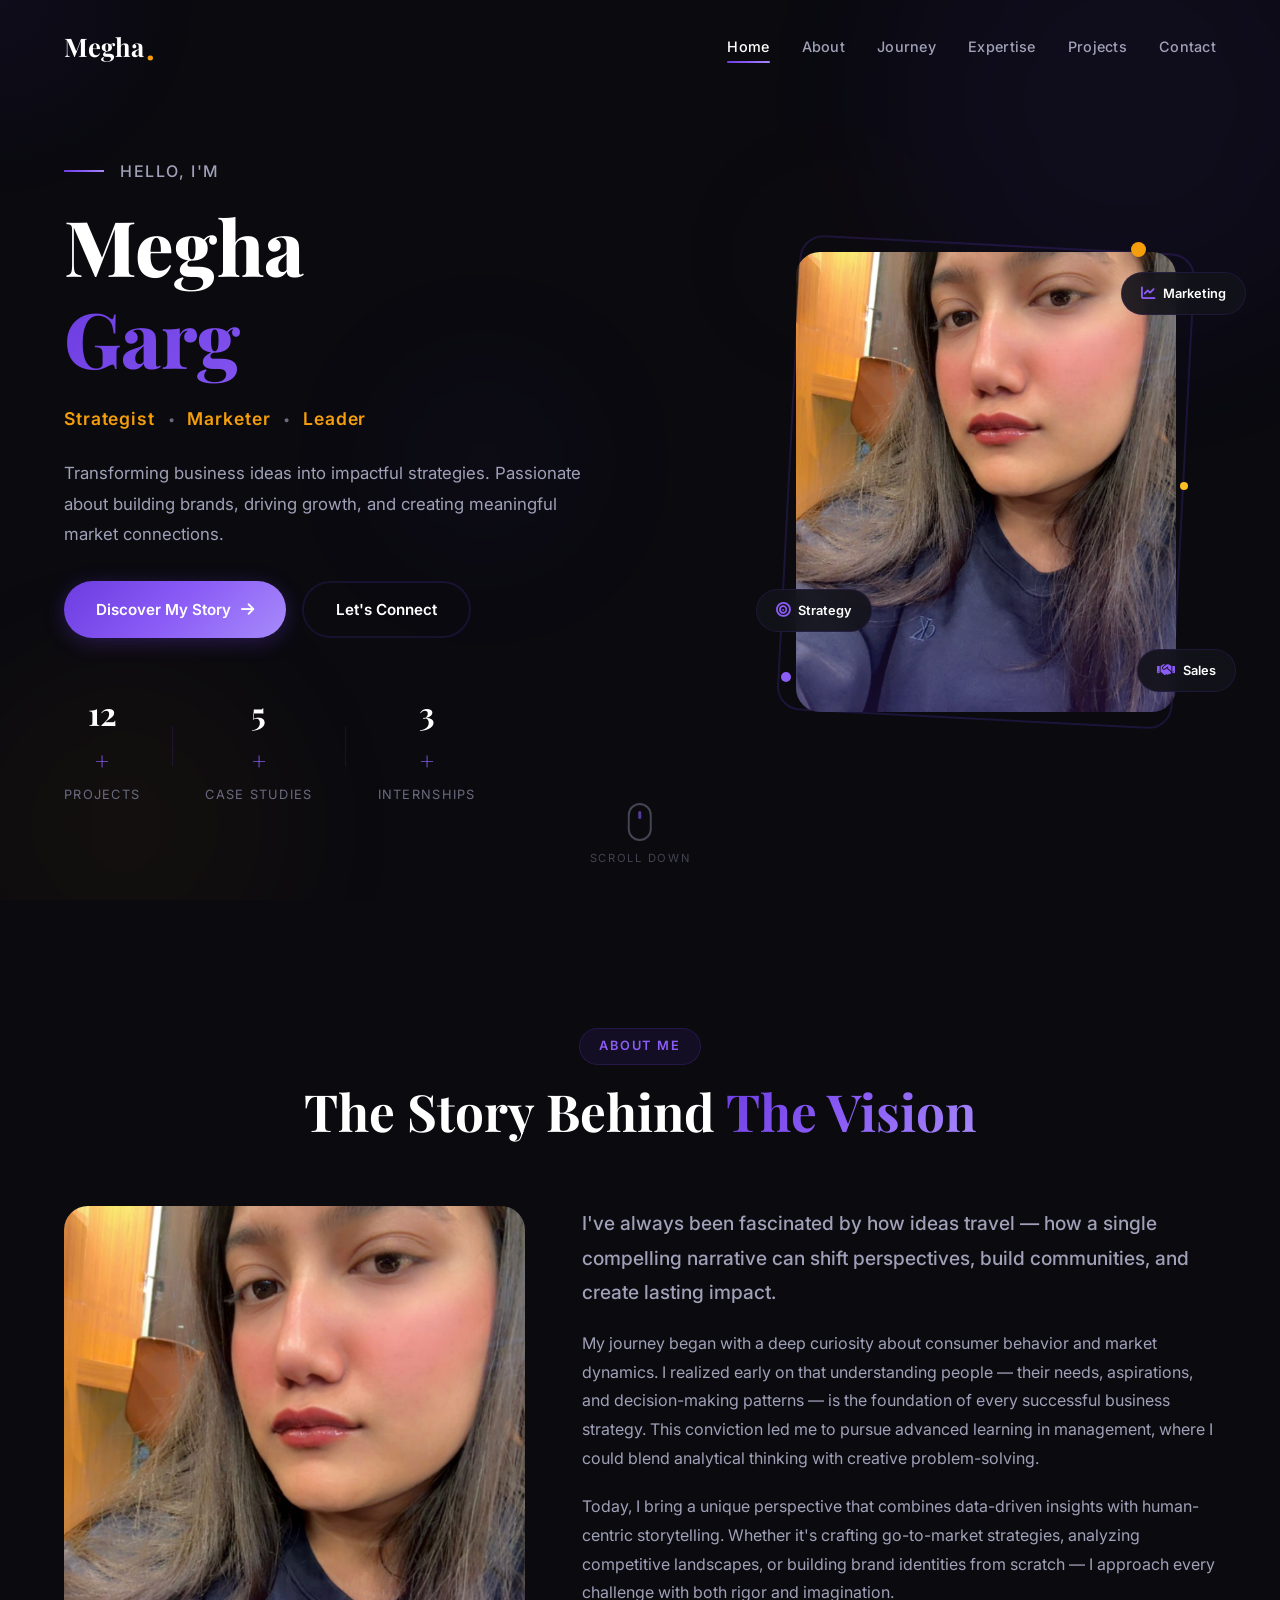
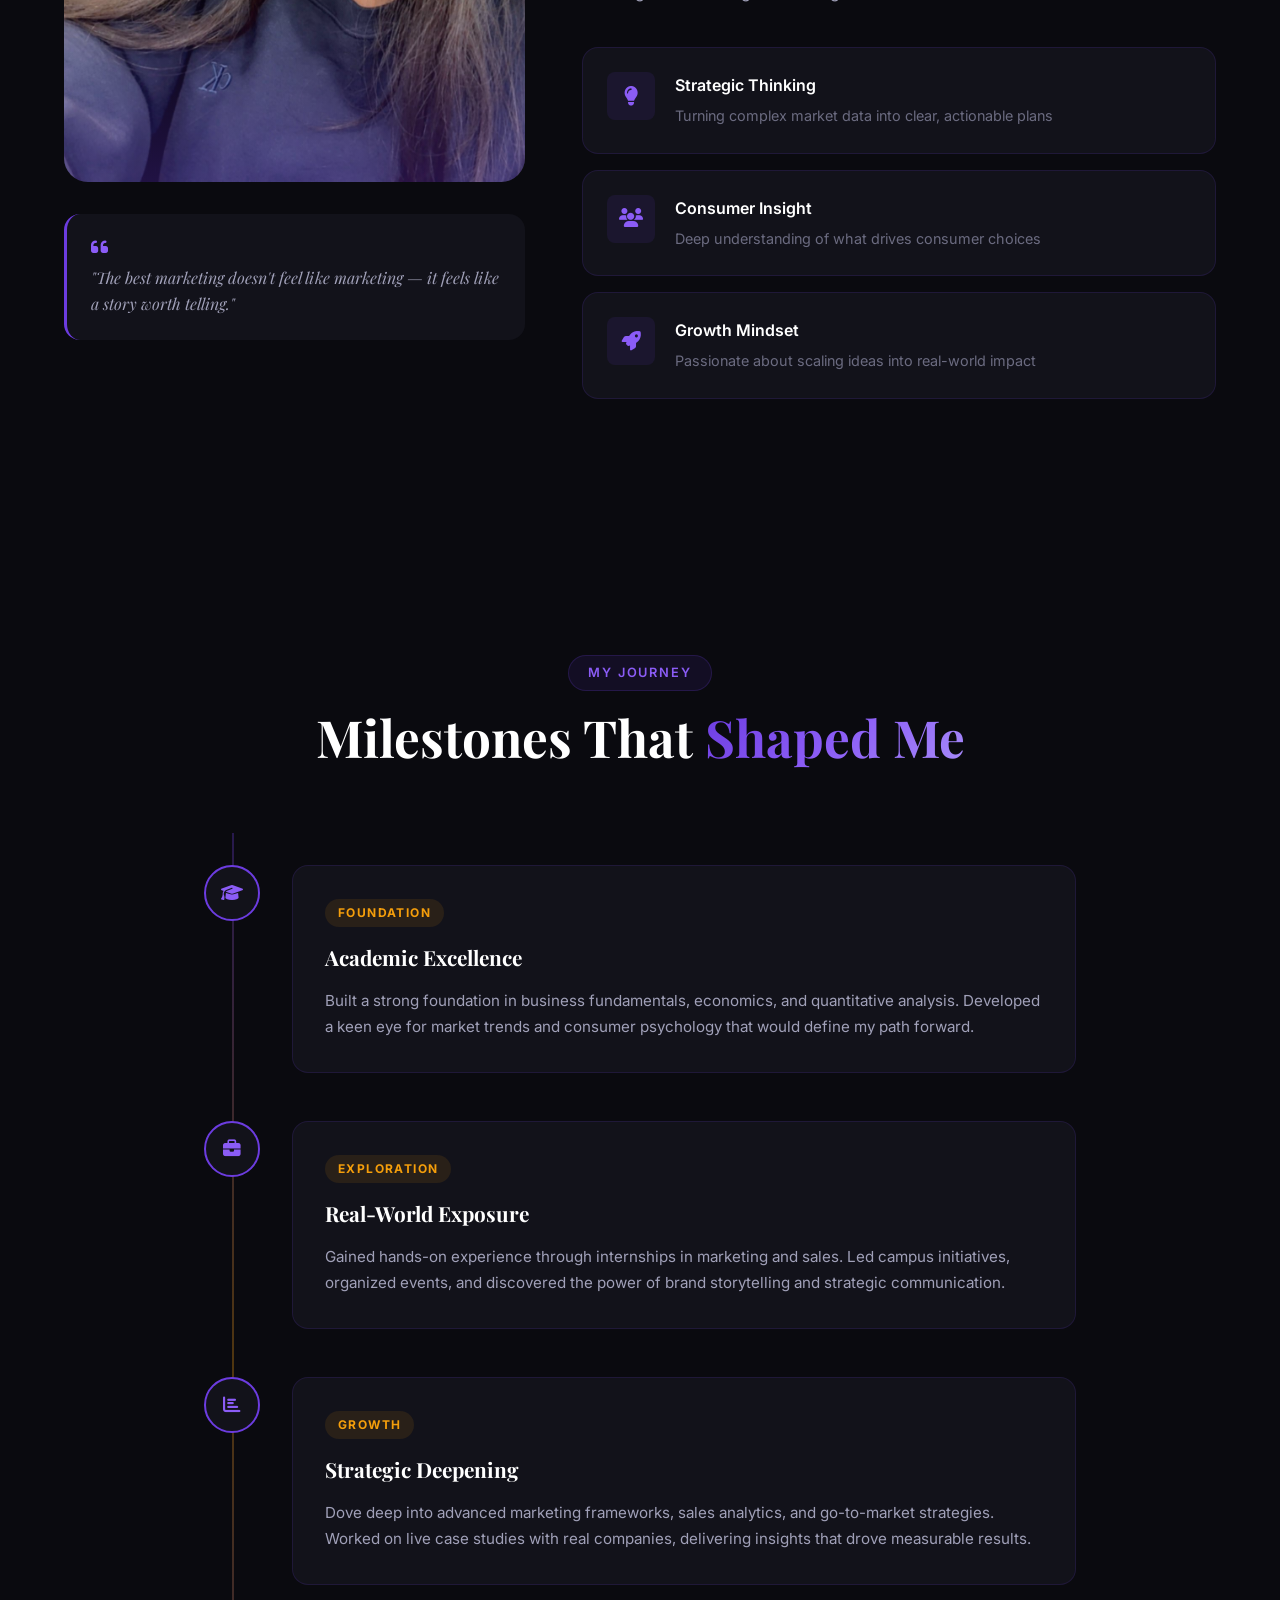
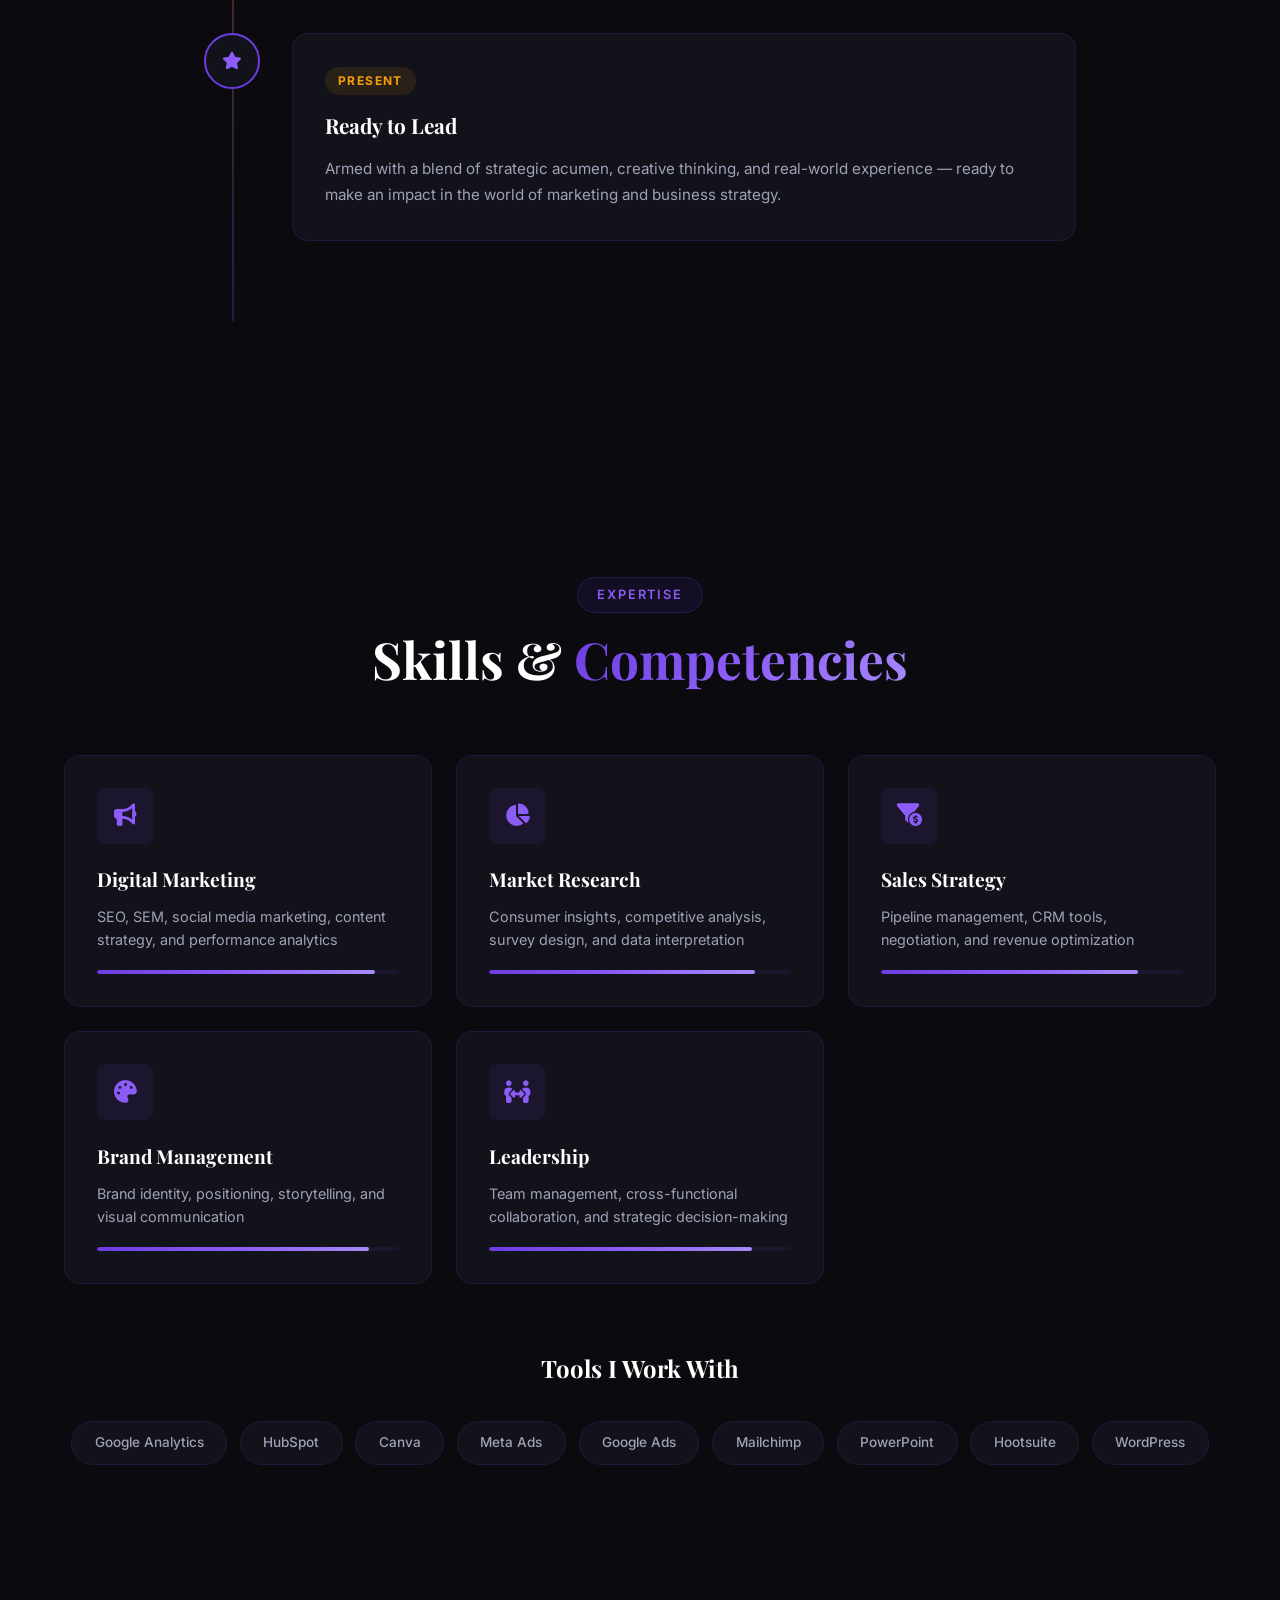
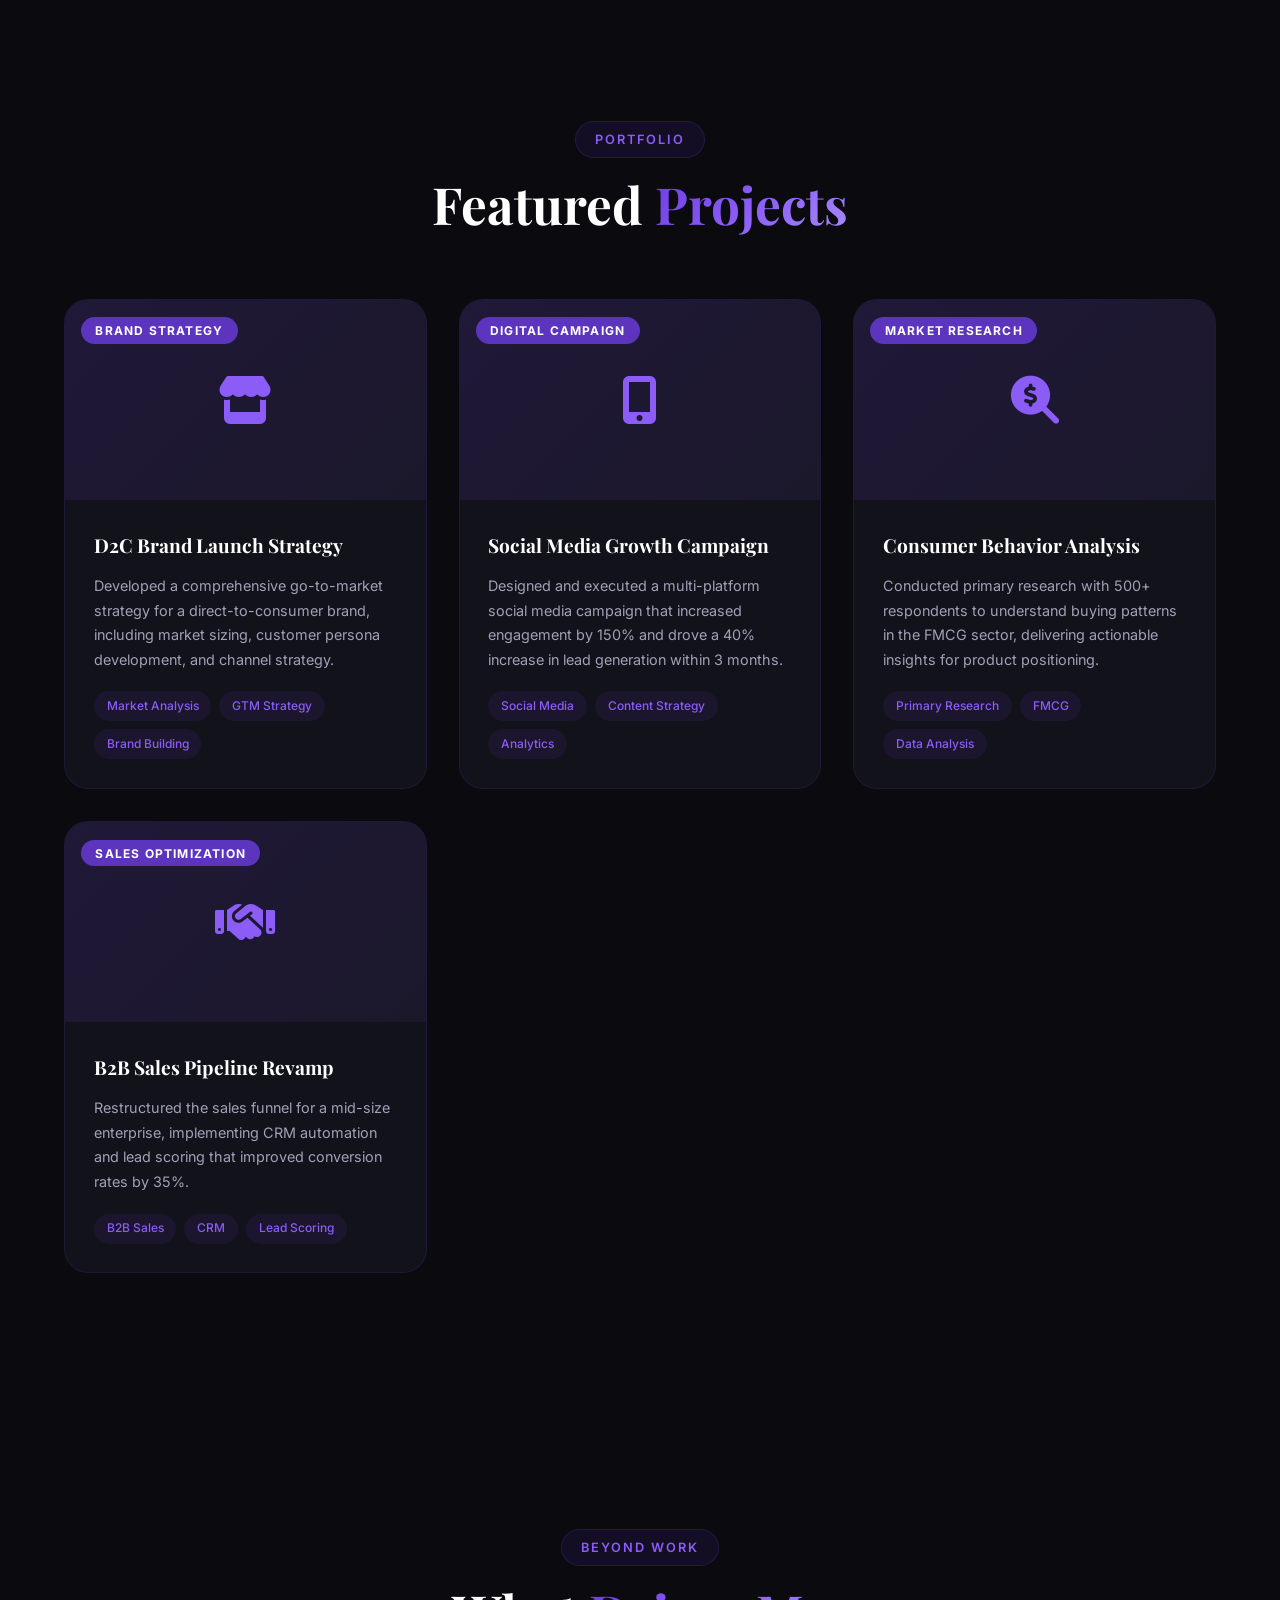
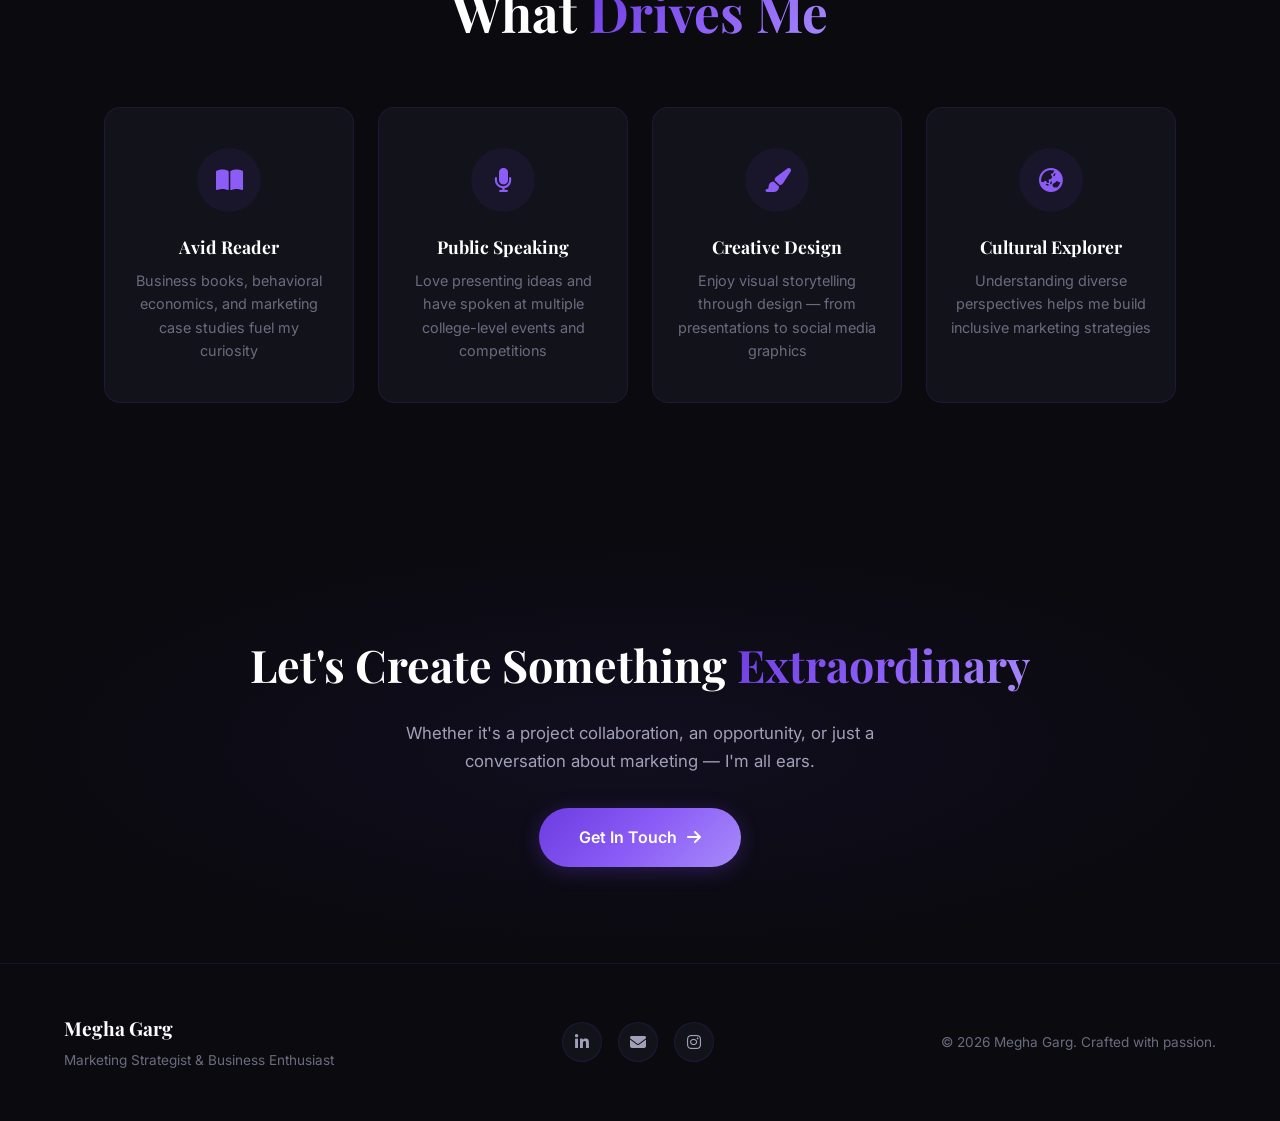
==== commit ef96b08e: "Update contact info, LinkedIn, and remove Business Analytics skill" ====
--- a/index.html
+++ b/index.html
@@ -278,12 +278,6 @@
                 <div class="skill-bar"><div class="skill-fill" data-width="90"></div></div>
             </div>
             <div class="skill-card reveal-up" data-tilt>
-                <div class="skill-icon"><i class="fas fa-database"></i></div>
-                <h3>Business Analytics</h3>
-                <p>Excel, SQL, Tableau, data visualization, and KPI tracking</p>
-                <div class="skill-bar"><div class="skill-fill" data-width="82"></div></div>
-            </div>
-            <div class="skill-card reveal-up" data-tilt>
                 <div class="skill-icon"><i class="fas fa-people-arrows"></i></div>
                 <h3>Leadership</h3>
                 <p>Team management, cross-functional collaboration, and strategic decision-making</p>
@@ -296,13 +290,10 @@
                 <div class="tool-badge">Google Analytics</div>
                 <div class="tool-badge">HubSpot</div>
                 <div class="tool-badge">Canva</div>
-                <div class="tool-badge">Tableau</div>
-                <div class="tool-badge">MS Excel</div>
                 <div class="tool-badge">Meta Ads</div>
                 <div class="tool-badge">Google Ads</div>
                 <div class="tool-badge">Mailchimp</div>
                 <div class="tool-badge">PowerPoint</div>
-                <div class="tool-badge">SQL</div>
                 <div class="tool-badge">Hootsuite</div>
                 <div class="tool-badge">WordPress</div>
             </div>
@@ -441,8 +432,8 @@
                 <p>Marketing Strategist & Business Enthusiast</p>
             </div>
             <div class="footer-links">
-                <a href="https://linkedin.com" target="_blank" rel="noopener noreferrer"><i class="fab fa-linkedin-in"></i></a>
-                <a href="mailto:megha@example.com"><i class="fas fa-envelope"></i></a>
+                <a href="https://acesse.one/vwq22kv" target="_blank" rel="noopener noreferrer"><i class="fab fa-linkedin-in"></i></a>
+                <a href="mailto:gargmegha1308@gmail.com"><i class="fas fa-envelope"></i></a>
                 <a href="https://instagram.com" target="_blank" rel="noopener noreferrer"><i class="fab fa-instagram"></i></a>
             </div>
             <div class="footer-copy">
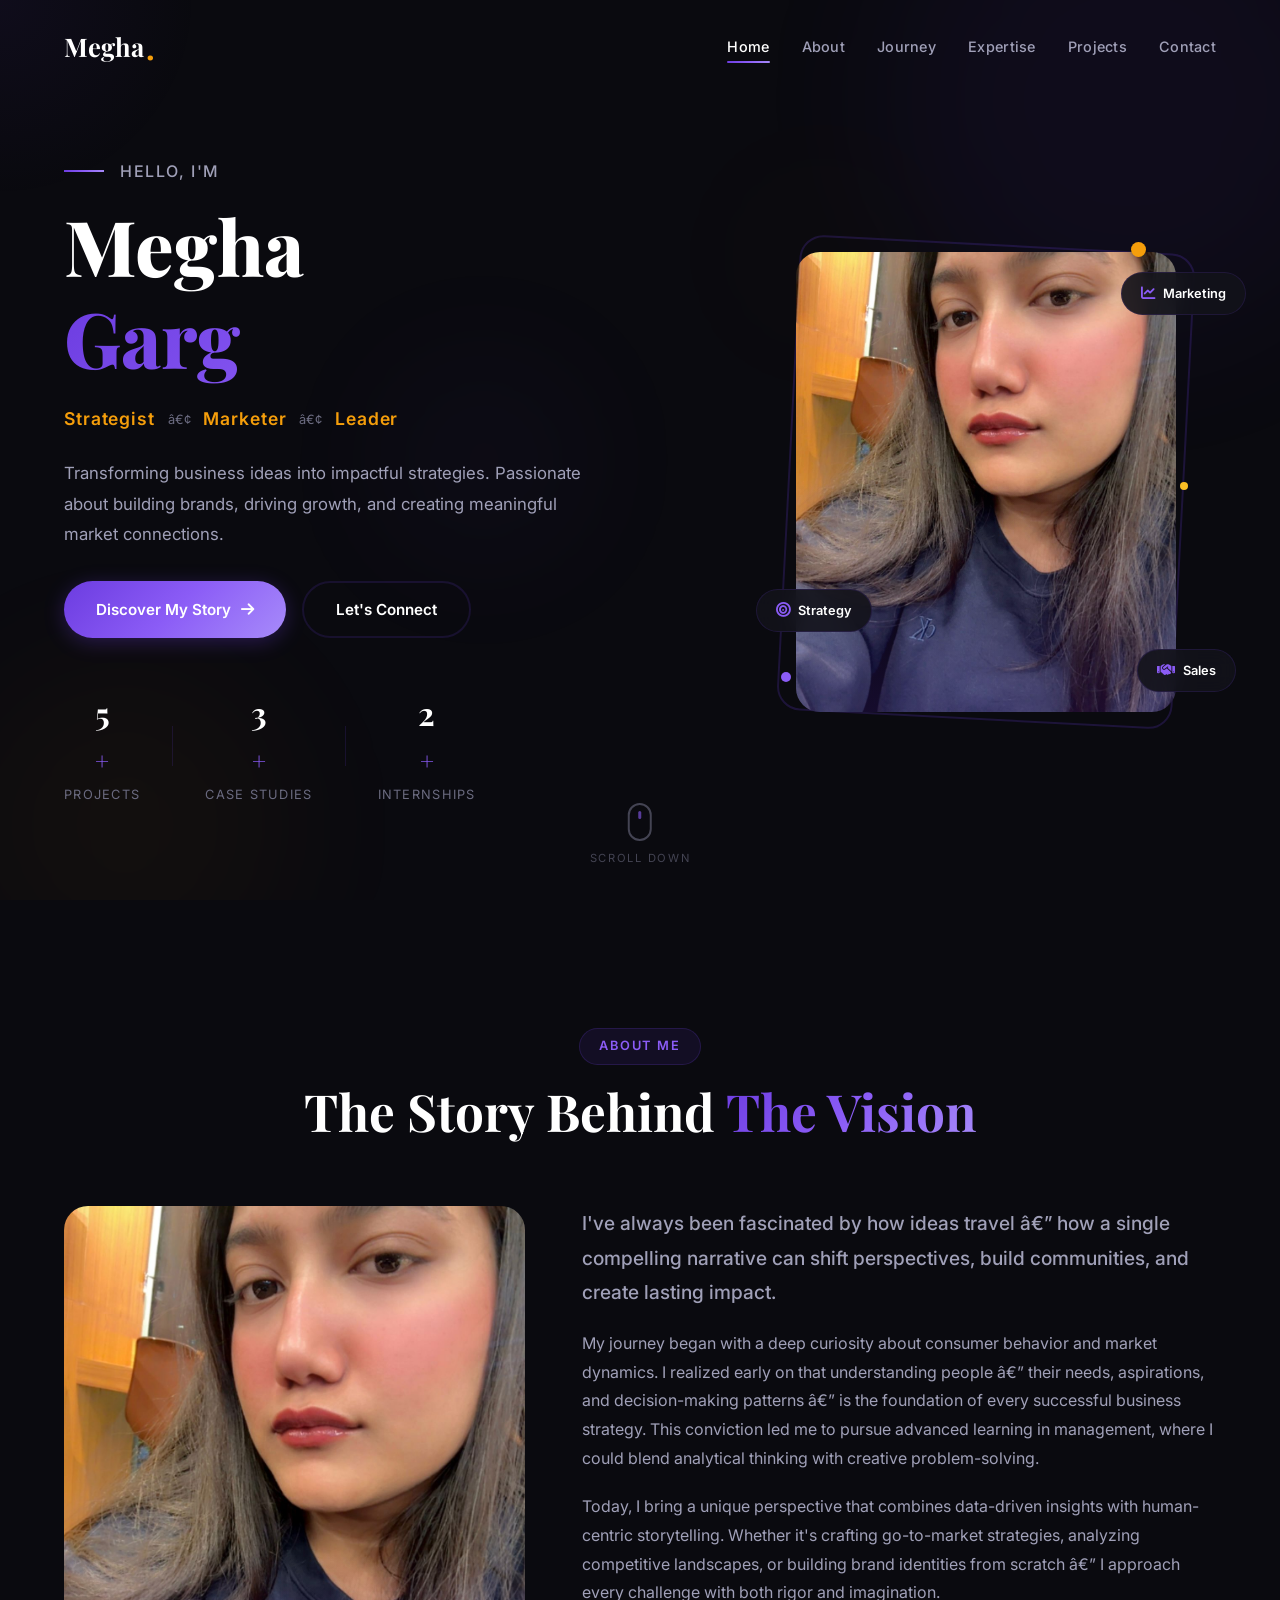
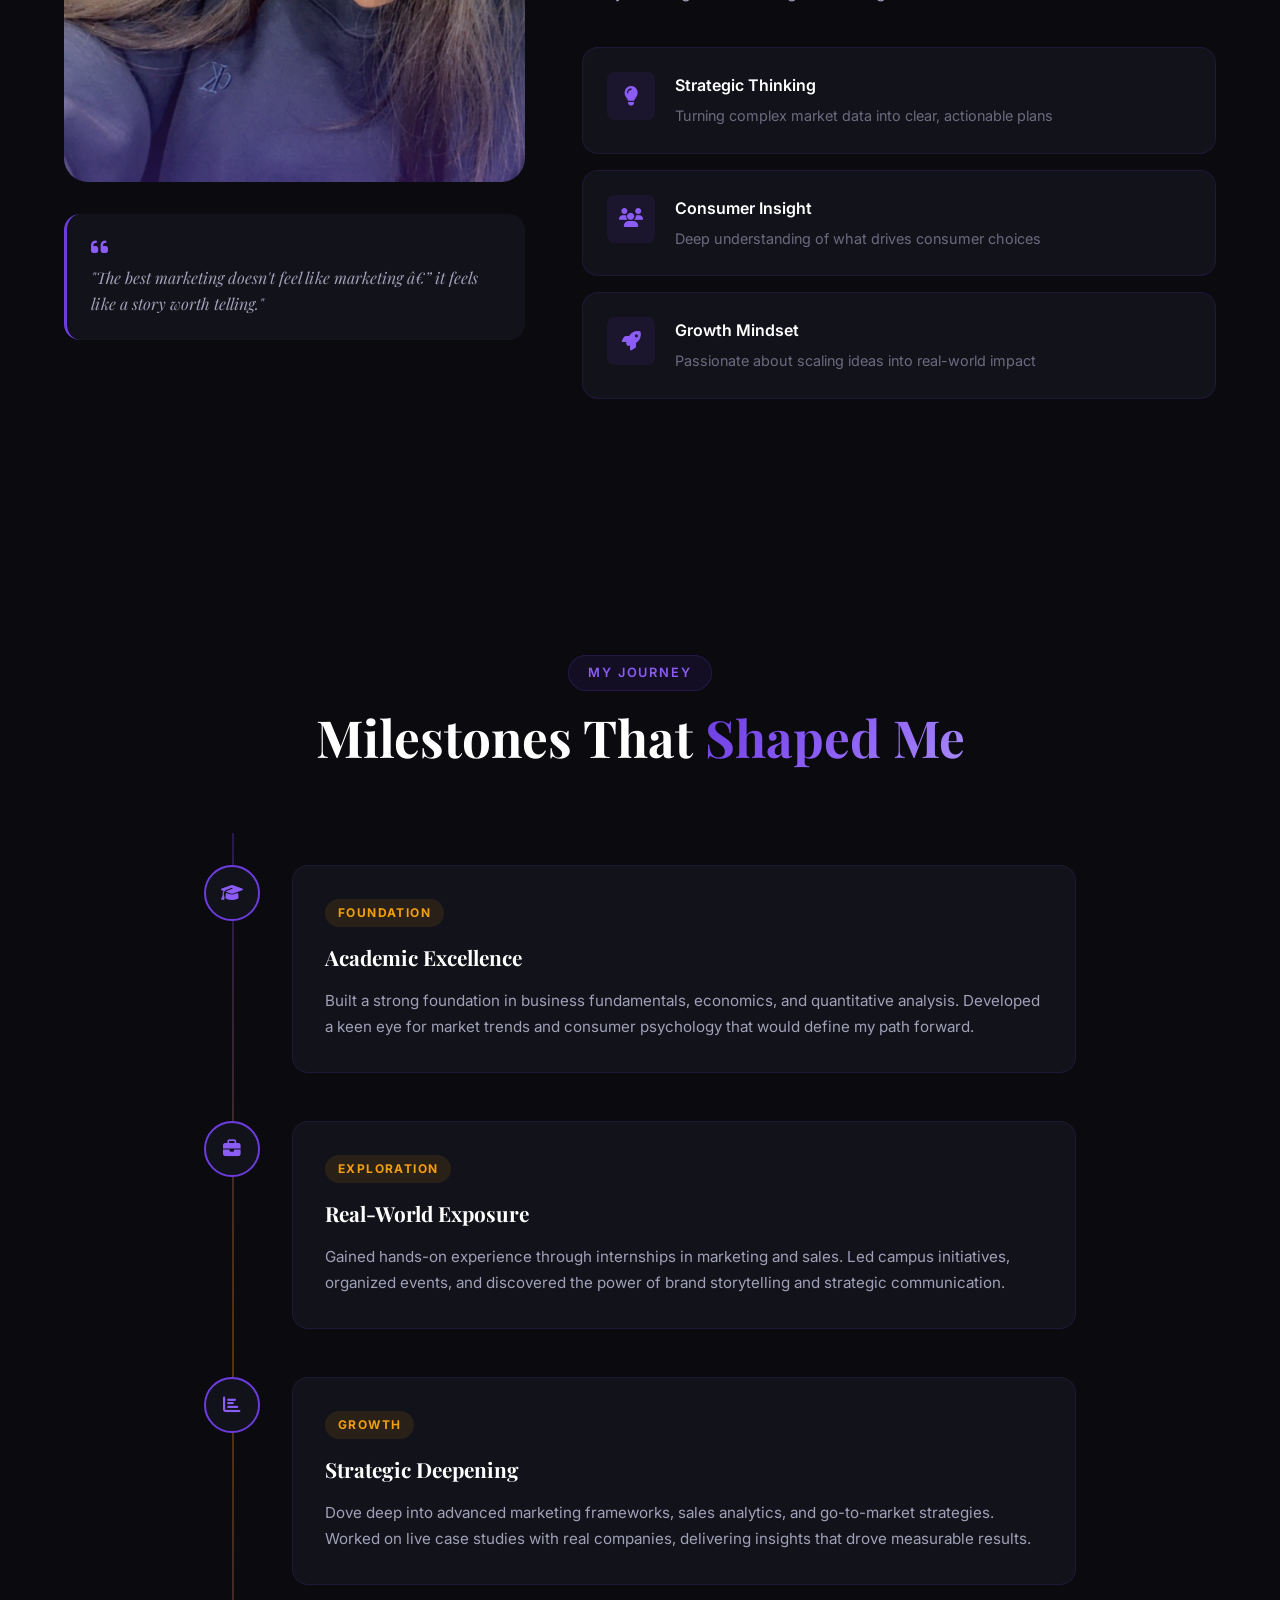
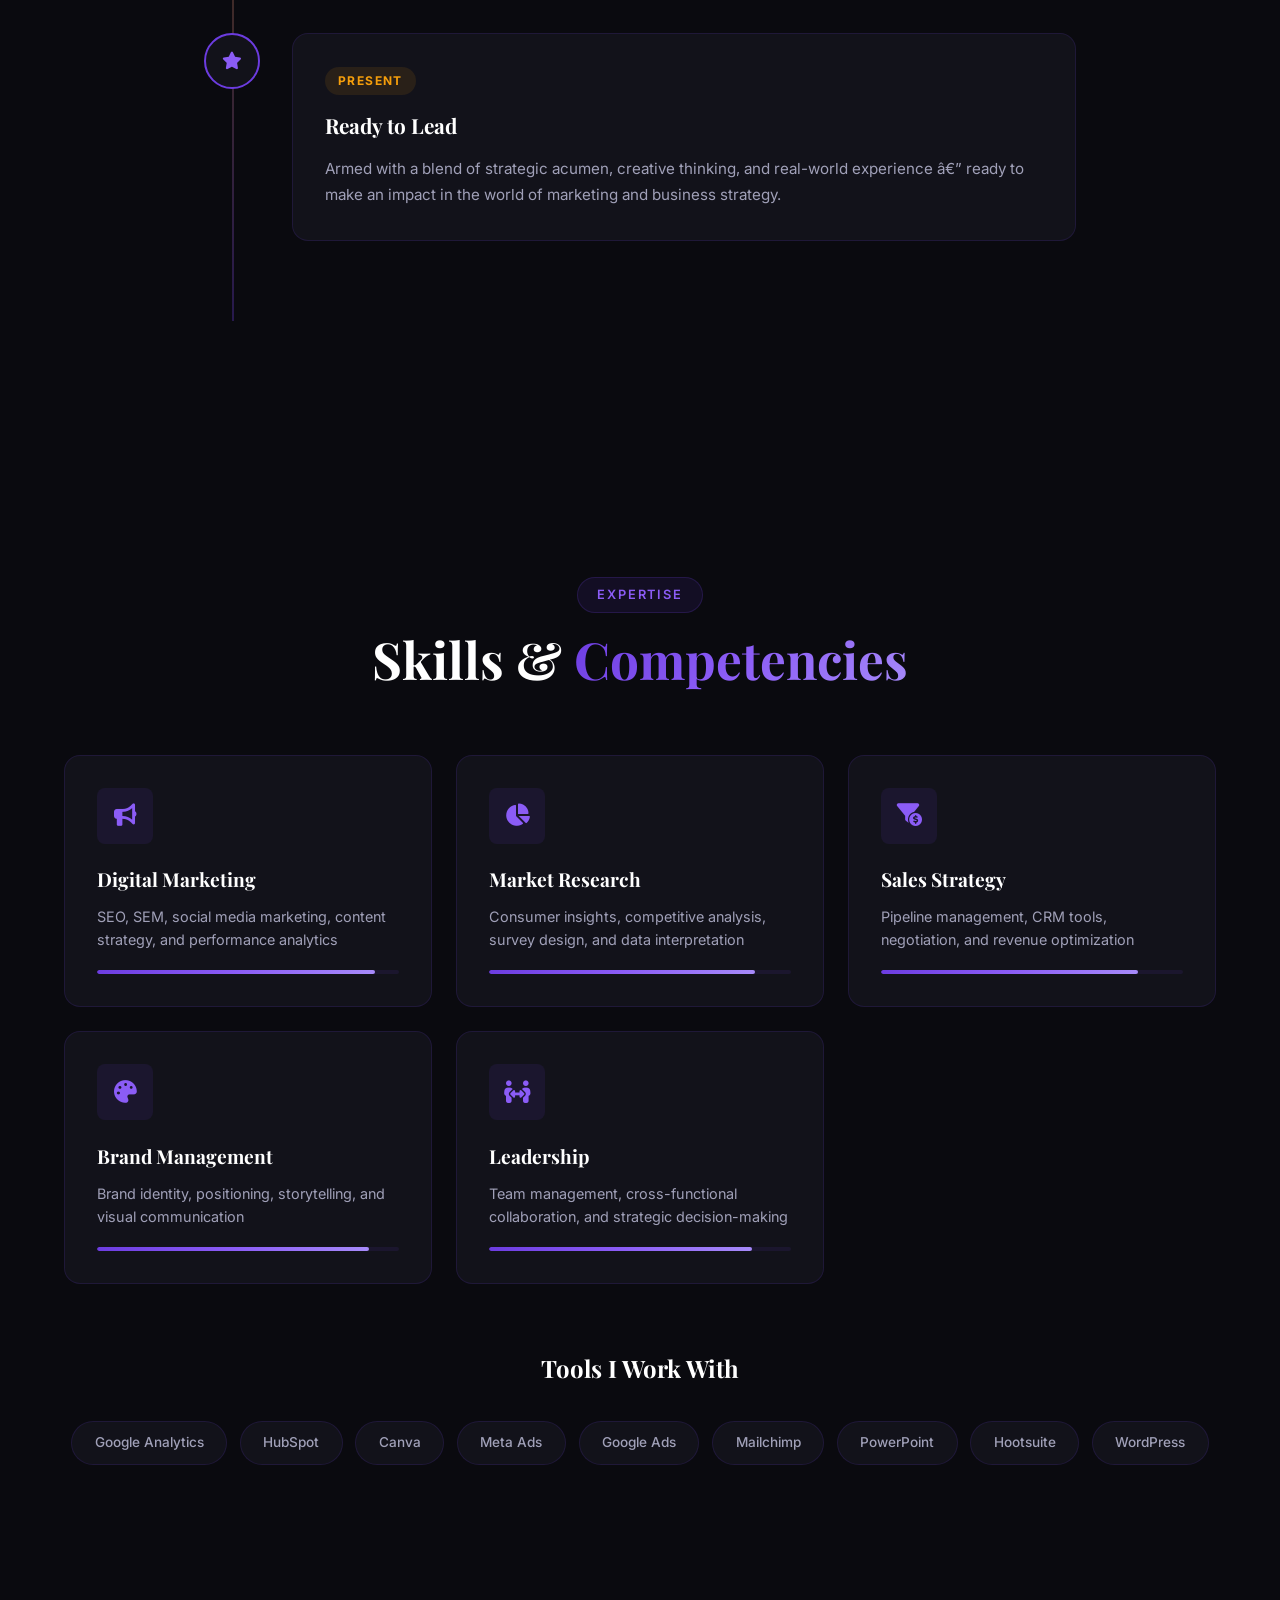
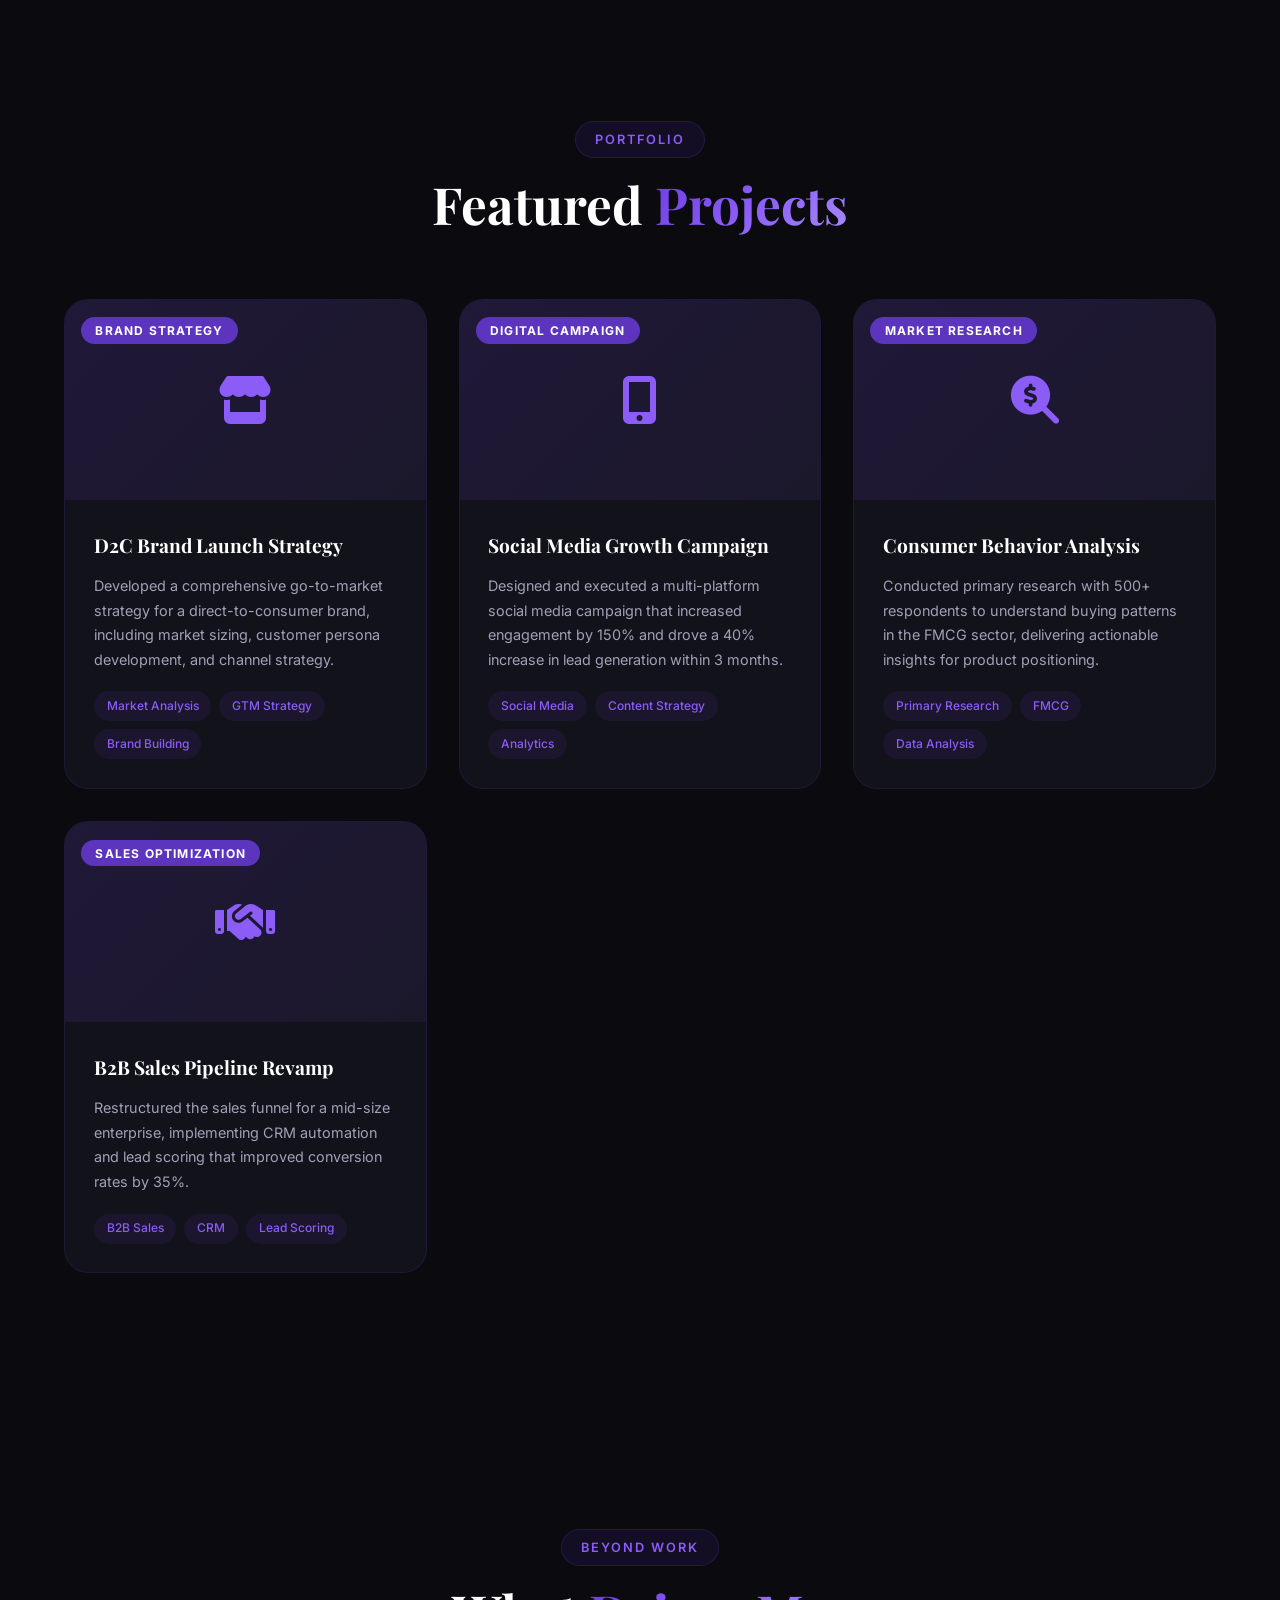
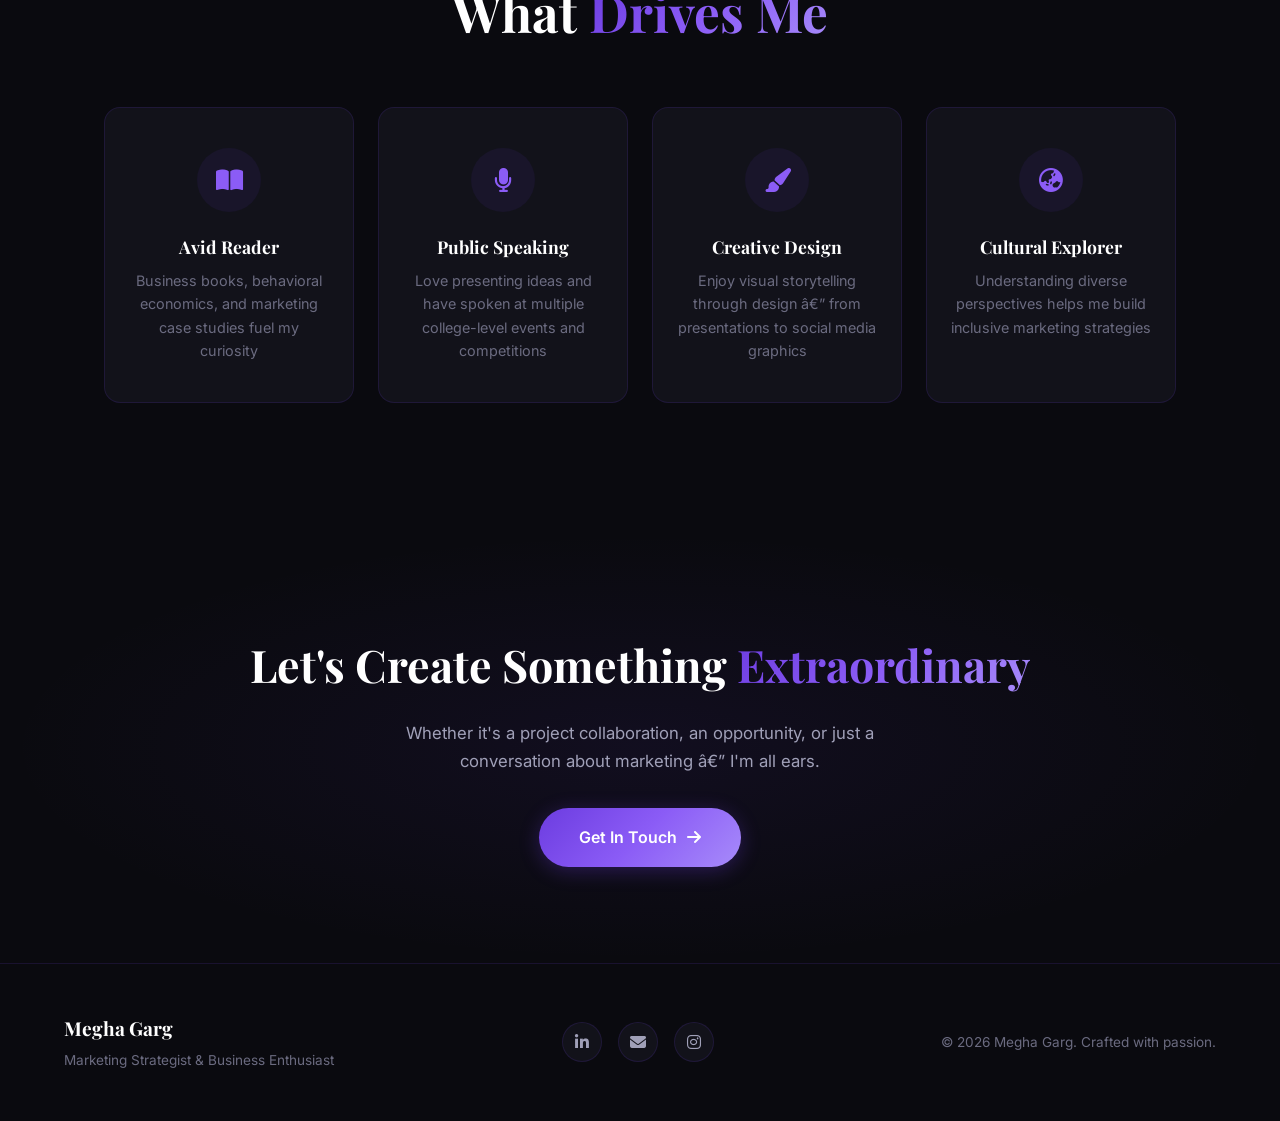
==== commit 8f875cbd: "Remove comments, update stats to 5+ projects, 3+ case studies, 2+ internships" ====
--- a/index.html
+++ b/index.html
@@ -1,18 +1,16 @@
-<!DOCTYPE html>
+﻿<!DOCTYPE html>
 <html lang="en">
 <head>
     <meta charset="UTF-8">
     <meta name="viewport" content="width=device-width, initial-scale=1.0">
-    <title>Megha Garg — Marketing & Strategy Portfolio</title>
+    <title>Megha Garg â€” Marketing & Strategy Portfolio</title>
     <link rel="stylesheet" href="style.css">
     <link href="https://fonts.googleapis.com/css2?family=Playfair+Display:wght@400;500;600;700;800;900&family=Inter:wght@300;400;500;600;700&display=swap" rel="stylesheet">
     <link rel="stylesheet" href="https://cdnjs.cloudflare.com/ajax/libs/font-awesome/6.5.1/css/all.min.css">
 </head>
 <body>
-    <!-- Cursor Glow -->
     <div class="cursor-glow" id="cursorGlow"></div>
 
-    <!-- Loader -->
     <div class="loader" id="loader">
         <div class="loader-inner">
             <div class="loader-line"></div>
@@ -22,7 +20,6 @@
         </div>
     </div>
 
-    <!-- Navigation -->
     <nav class="navbar" id="navbar">
         <a href="#" class="logo">
             <span class="logo-text">Megha</span>
@@ -43,7 +40,6 @@
         </div>
     </nav>
 
-    <!-- Hero Section -->
     <section class="hero" id="home">
         <div class="hero-bg-shapes">
             <div class="shape shape-1"></div>
@@ -64,9 +60,9 @@
                 <div class="hero-tagline reveal-up">
                     <div class="tagline-words">
                         <span class="tagline-word">Strategist</span>
-                        <span class="tagline-divider">•</span>
+                        <span class="tagline-divider">â€¢</span>
                         <span class="tagline-word">Marketer</span>
-                        <span class="tagline-divider">•</span>
+                        <span class="tagline-divider">â€¢</span>
                         <span class="tagline-word">Leader</span>
                     </div>
                 </div>
@@ -86,17 +82,17 @@
                 </div>
                 <div class="hero-stats reveal-up">
                     <div class="stat">
-                        <span class="stat-number" data-target="12">0</span><span class="stat-plus">+</span>
+                        <span class="stat-number" data-target="5">0</span><span class="stat-plus">+</span>
                         <span class="stat-label">Projects</span>
-                    </div>
-                    <div class="stat-divider"></div>
-                    <div class="stat">
-                        <span class="stat-number" data-target="5">0</span><span class="stat-plus">+</span>
-                        <span class="stat-label">Case Studies</span>
                     </div>
                     <div class="stat-divider"></div>
                     <div class="stat">
                         <span class="stat-number" data-target="3">0</span><span class="stat-plus">+</span>
+                        <span class="stat-label">Case Studies</span>
+                    </div>
+                    <div class="stat-divider"></div>
+                    <div class="stat">
+                        <span class="stat-number" data-target="2">0</span><span class="stat-plus">+</span>
                         <span class="stat-label">Internships</span>
                     </div>
                 </div>
@@ -134,7 +130,6 @@
         </div>
     </section>
 
-    <!-- About Section -->
     <section class="about" id="about">
         <div class="section-header">
             <span class="section-tag reveal-up">About Me</span>
@@ -148,26 +143,26 @@
                 </div>
                 <div class="about-quote">
                     <i class="fas fa-quote-left"></i>
-                    <p>"The best marketing doesn't feel like marketing — it feels like a story worth telling."</p>
+                    <p>"The best marketing doesn't feel like marketing â€” it feels like a story worth telling."</p>
                 </div>
             </div>
             <div class="about-text-col">
                 <div class="about-intro reveal-right">
                     <p class="about-lead">
-                        I've always been fascinated by how ideas travel — how a single compelling narrative 
+                        I've always been fascinated by how ideas travel â€” how a single compelling narrative 
                         can shift perspectives, build communities, and create lasting impact.
                     </p>
                     <p>
                         My journey began with a deep curiosity about consumer behavior and market dynamics. 
-                        I realized early on that understanding people — their needs, aspirations, and 
-                        decision-making patterns — is the foundation of every successful business strategy. 
+                        I realized early on that understanding people â€” their needs, aspirations, and 
+                        decision-making patterns â€” is the foundation of every successful business strategy. 
                         This conviction led me to pursue advanced learning in management, where I could 
                         blend analytical thinking with creative problem-solving.
                     </p>
                     <p>
                         Today, I bring a unique perspective that combines data-driven insights with human-centric 
                         storytelling. Whether it's crafting go-to-market strategies, analyzing competitive 
-                        landscapes, or building brand identities from scratch — I approach every challenge 
+                        landscapes, or building brand identities from scratch â€” I approach every challenge 
                         with both rigor and imagination.
                     </p>
                 </div>
@@ -198,7 +193,6 @@
         </div>
     </section>
 
-    <!-- Journey Section -->
     <section class="journey" id="journey">
         <div class="section-header">
             <span class="section-tag reveal-up">My Journey</span>
@@ -239,14 +233,13 @@
                 <div class="timeline-card">
                     <span class="timeline-year">Present</span>
                     <h3>Ready to Lead</h3>
-                    <p>Armed with a blend of strategic acumen, creative thinking, and real-world experience — 
+                    <p>Armed with a blend of strategic acumen, creative thinking, and real-world experience â€” 
                     ready to make an impact in the world of marketing and business strategy.</p>
                 </div>
             </div>
         </div>
     </section>
 
-    <!-- Skills Section -->
     <section class="skills" id="skills">
         <div class="section-header">
             <span class="section-tag reveal-up">Expertise</span>
@@ -300,7 +293,6 @@
         </div>
     </section>
 
-    <!-- Projects Section -->
     <section class="projects" id="projects">
         <div class="section-header">
             <span class="section-tag reveal-up">Portfolio</span>
@@ -382,7 +374,6 @@
         </div>
     </section>
 
-    <!-- Testimonials / Interests -->
     <section class="interests" id="interests">
         <div class="section-header">
             <span class="section-tag reveal-up">Beyond Work</span>
@@ -402,7 +393,7 @@
             <div class="interest-card reveal-up">
                 <div class="interest-icon"><i class="fas fa-paint-brush"></i></div>
                 <h4>Creative Design</h4>
-                <p>Enjoy visual storytelling through design — from presentations to social media graphics</p>
+                <p>Enjoy visual storytelling through design â€” from presentations to social media graphics</p>
             </div>
             <div class="interest-card reveal-up">
                 <div class="interest-icon"><i class="fas fa-globe-asia"></i></div>
@@ -412,11 +403,10 @@
         </div>
     </section>
 
-    <!-- CTA Section -->
     <section class="cta-section">
         <div class="cta-content reveal-up">
             <h2>Let's Create Something <span class="highlight">Extraordinary</span></h2>
-            <p>Whether it's a project collaboration, an opportunity, or just a conversation about marketing — I'm all ears.</p>
+            <p>Whether it's a project collaboration, an opportunity, or just a conversation about marketing â€” I'm all ears.</p>
             <a href="contact.html" class="btn btn-primary btn-lg">
                 <span>Get In Touch</span>
                 <i class="fas fa-arrow-right"></i>
@@ -424,7 +414,6 @@
         </div>
     </section>
 
-    <!-- Footer -->
     <footer class="footer">
         <div class="footer-content">
             <div class="footer-brand">
--- a/style.css
+++ b/style.css
@@ -1,4 +1,4 @@
-:root {
+﻿:root {
     --primary: #6C3CE0;
     --primary-light: #8B5CF6;
     --primary-dark: #5521C4;
@@ -635,7 +635,6 @@
     50% { transform: scale(1.3); opacity: 0.7; }
 }
 
-/* Floating Badges */
 .floating-badge {
     position: absolute;
     display: flex;
@@ -680,7 +679,6 @@
     50% { transform: translateY(-10px); }
 }
 
-/* Scroll Indicator */
 .scroll-indicator {
     position: absolute;
     bottom: 2rem;
@@ -726,7 +724,6 @@
     letter-spacing: 0.15em;
 }
 
-/* ---------- About Section ---------- */
 .about {
     padding: 8rem 5%;
     max-width: 1400px;
@@ -855,7 +852,6 @@
     color: var(--text-muted);
 }
 
-/* ---------- Journey / Timeline ---------- */
 .journey {
     padding: 8rem 5%;
     max-width: 1000px;
@@ -947,7 +943,6 @@
     line-height: 1.7;
 }
 
-/* ---------- Skills Section ---------- */
 .skills {
     padding: 8rem 5%;
     max-width: 1400px;
@@ -1044,7 +1039,6 @@
     transition: width 1.5s cubic-bezier(0.25, 0.46, 0.45, 0.94);
 }
 
-/* Tools Section */
 .tools-section {
     text-align: center;
 }
@@ -1082,7 +1076,6 @@
     transform: translateY(-2px);
 }
 
-/* ---------- Projects Section ---------- */
 .projects {
     padding: 8rem 5%;
     max-width: 1400px;
@@ -1176,7 +1169,6 @@
     border-radius: 50px;
 }
 
-/* ---------- Interests Section ---------- */
 .interests {
     padding: 8rem 5%;
     max-width: 1200px;
@@ -1236,7 +1228,6 @@
     line-height: 1.6;
 }
 
-/* ---------- CTA Section ---------- */
 .cta-section {
     padding: 6rem 5%;
     text-align: center;
@@ -1269,7 +1260,6 @@
     margin: 0 auto 2rem;
 }
 
-/* ---------- Footer ---------- */
 .footer {
     padding: 3rem 5%;
     border-top: 1px solid var(--border-color);
@@ -1327,7 +1317,6 @@
     color: var(--text-muted);
 }
 
-/* ---------- Contact Page Styles ---------- */
 .contact-hero {
     min-height: 50vh;
     display: flex;
@@ -1366,7 +1355,6 @@
     align-items: flex-start;
 }
 
-/* Contact Info */
 .contact-info {
     display: flex;
     flex-direction: column;
@@ -1445,7 +1433,6 @@
     box-shadow: 0 8px 25px rgba(108, 60, 224, 0.4);
 }
 
-/* Contact Form */
 .contact-form-wrapper {
     padding: 2.5rem;
     background: var(--bg-card);
@@ -1547,7 +1534,6 @@
     color: #ef4444;
 }
 
-/* Contact Extra */
 .contact-extra {
     padding: 4rem 5% 6rem;
     max-width: 800px;
@@ -1600,7 +1586,6 @@
     line-height: 1.7;
 }
 
-/* ---------- Animations ---------- */
 .reveal-up {
     opacity: 0;
     transform: translateY(40px);
@@ -1626,7 +1611,6 @@
     transform: translate(0, 0);
 }
 
-/* ---------- Responsive ---------- */
 @media (max-width: 1024px) {
     .hero-content {
         flex-direction: column-reverse;
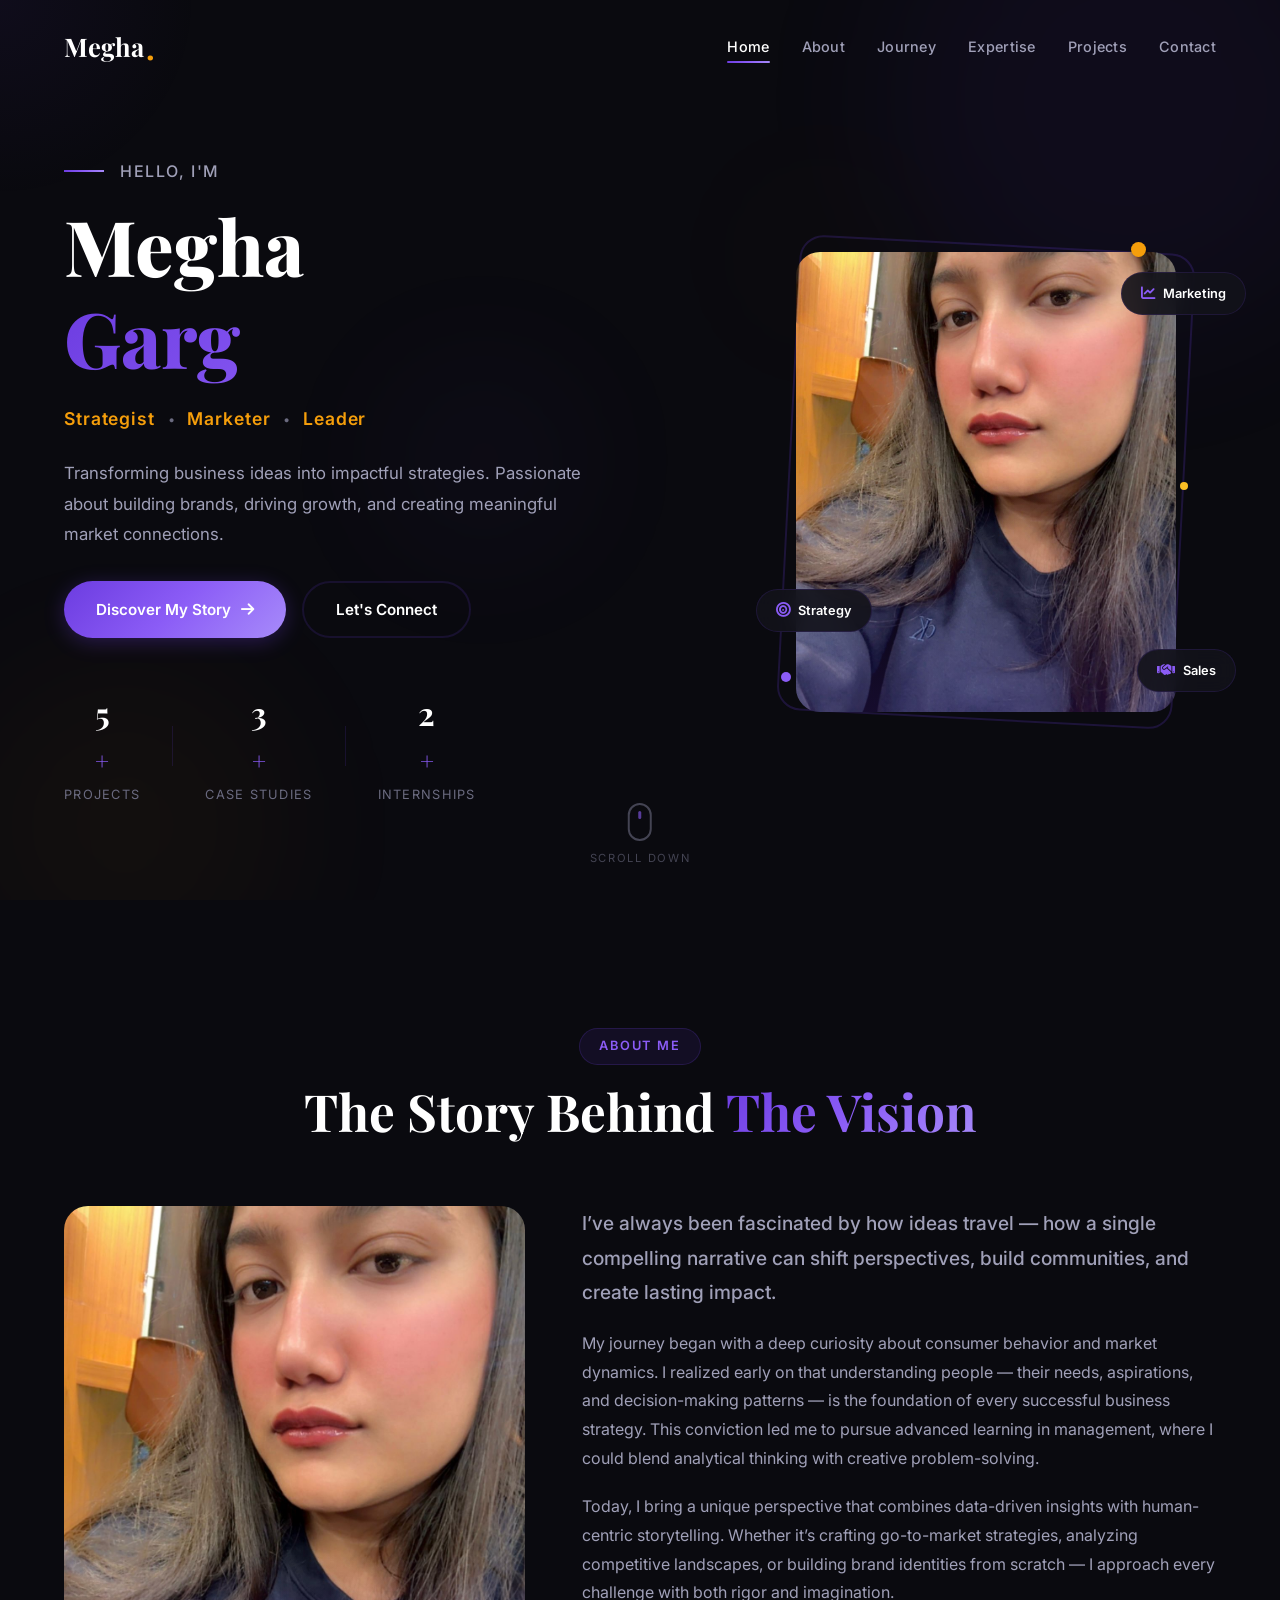
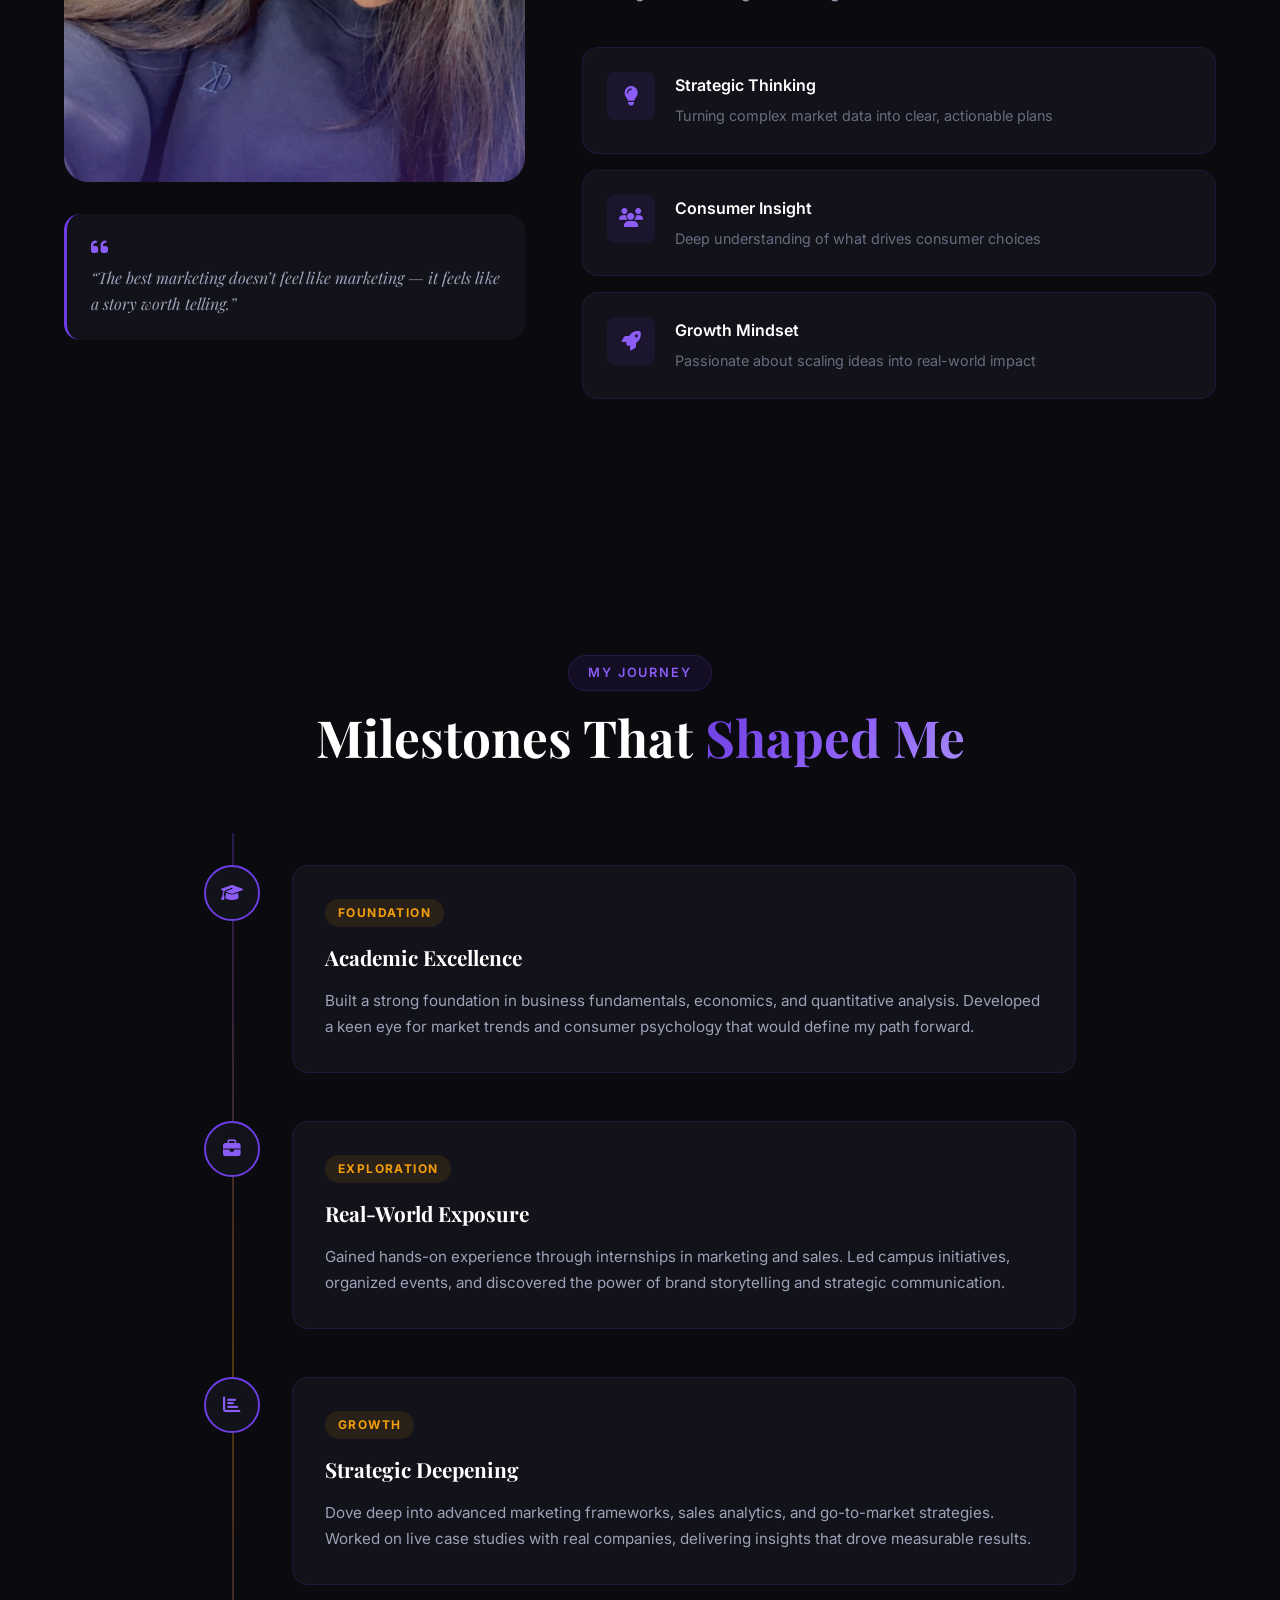
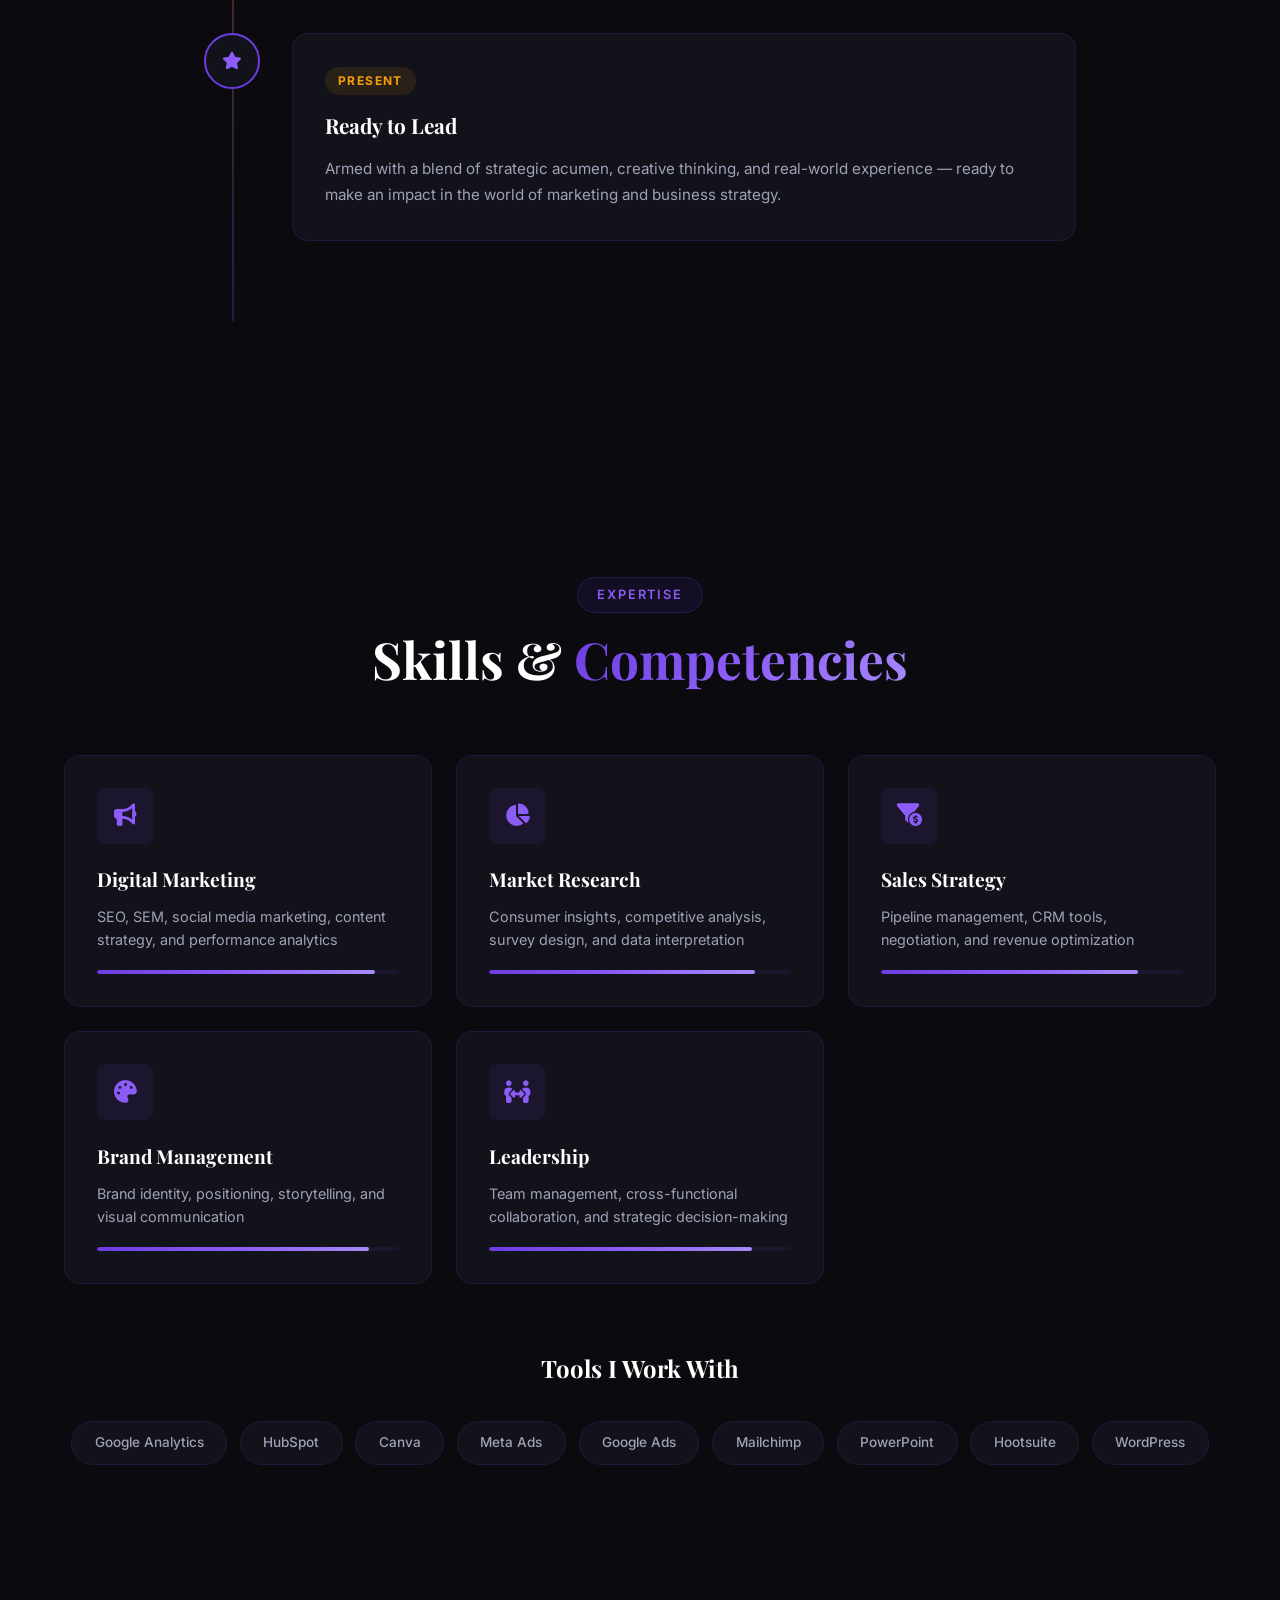
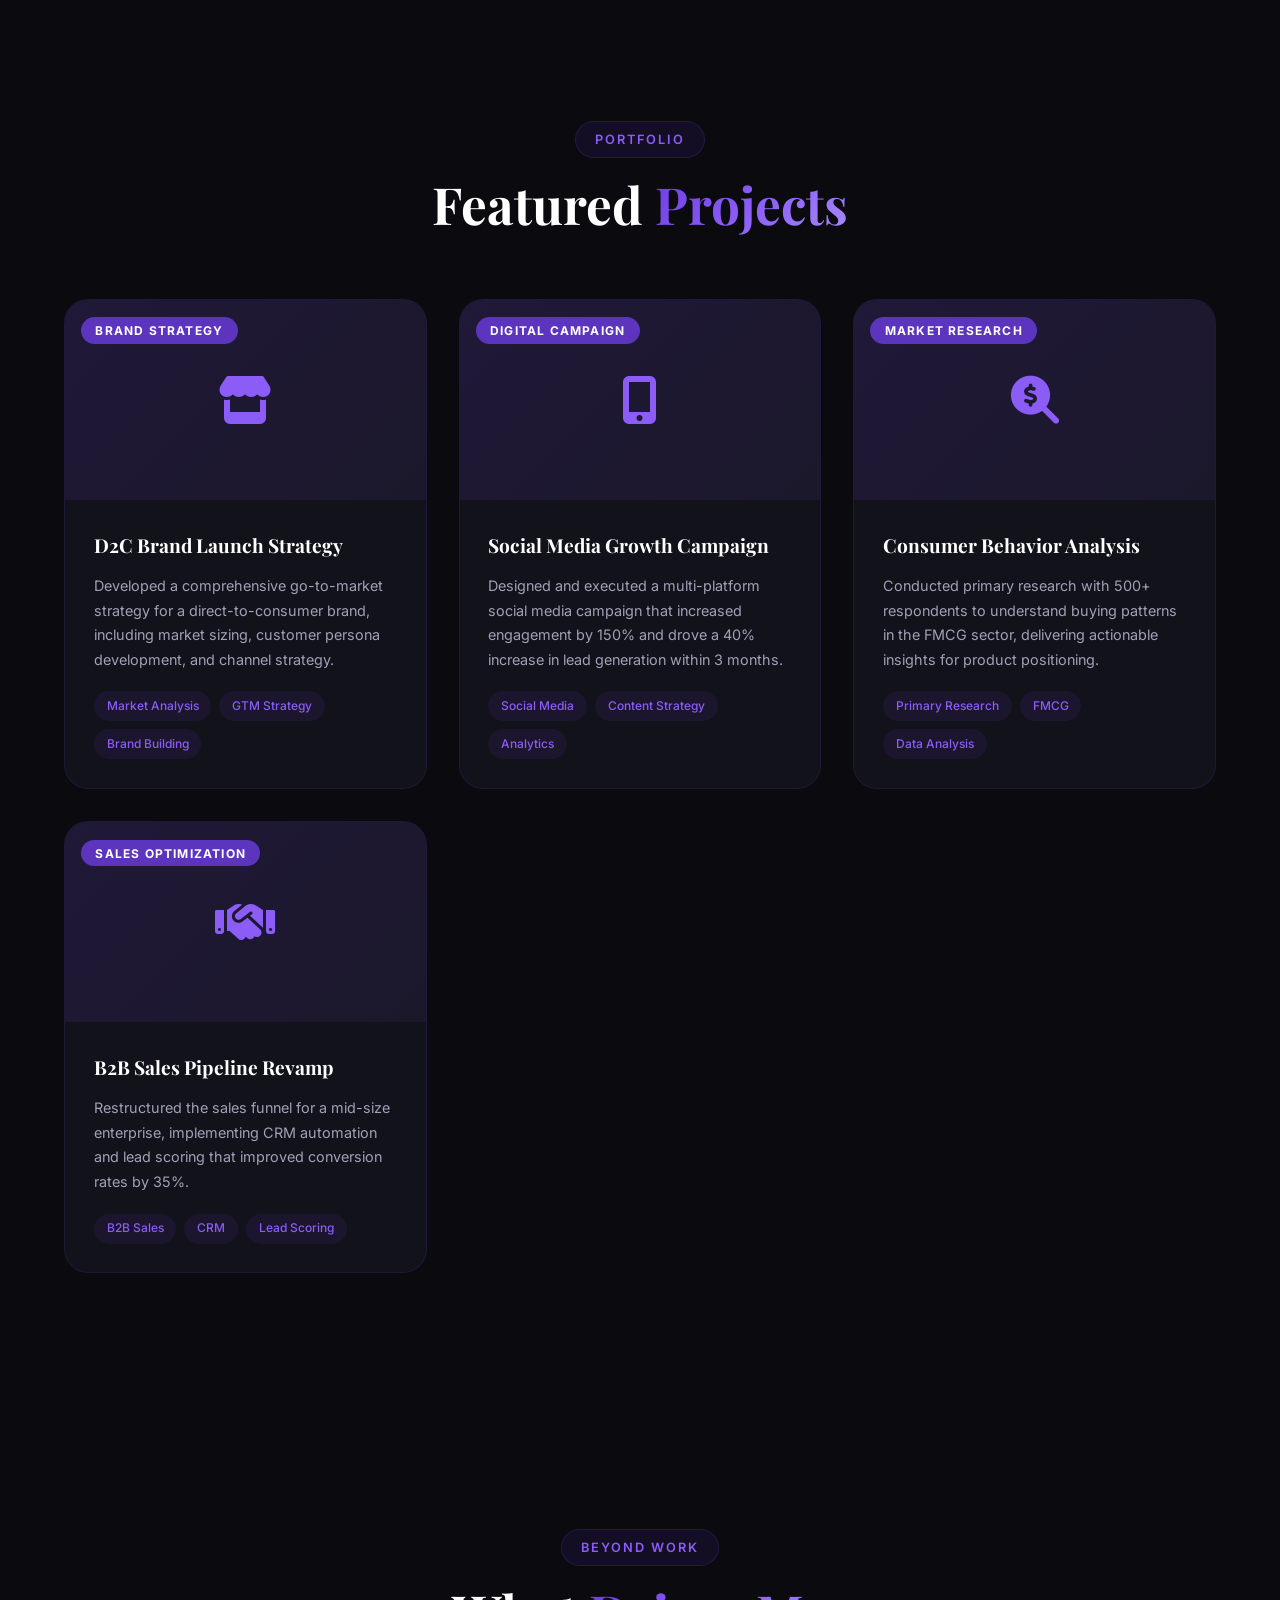
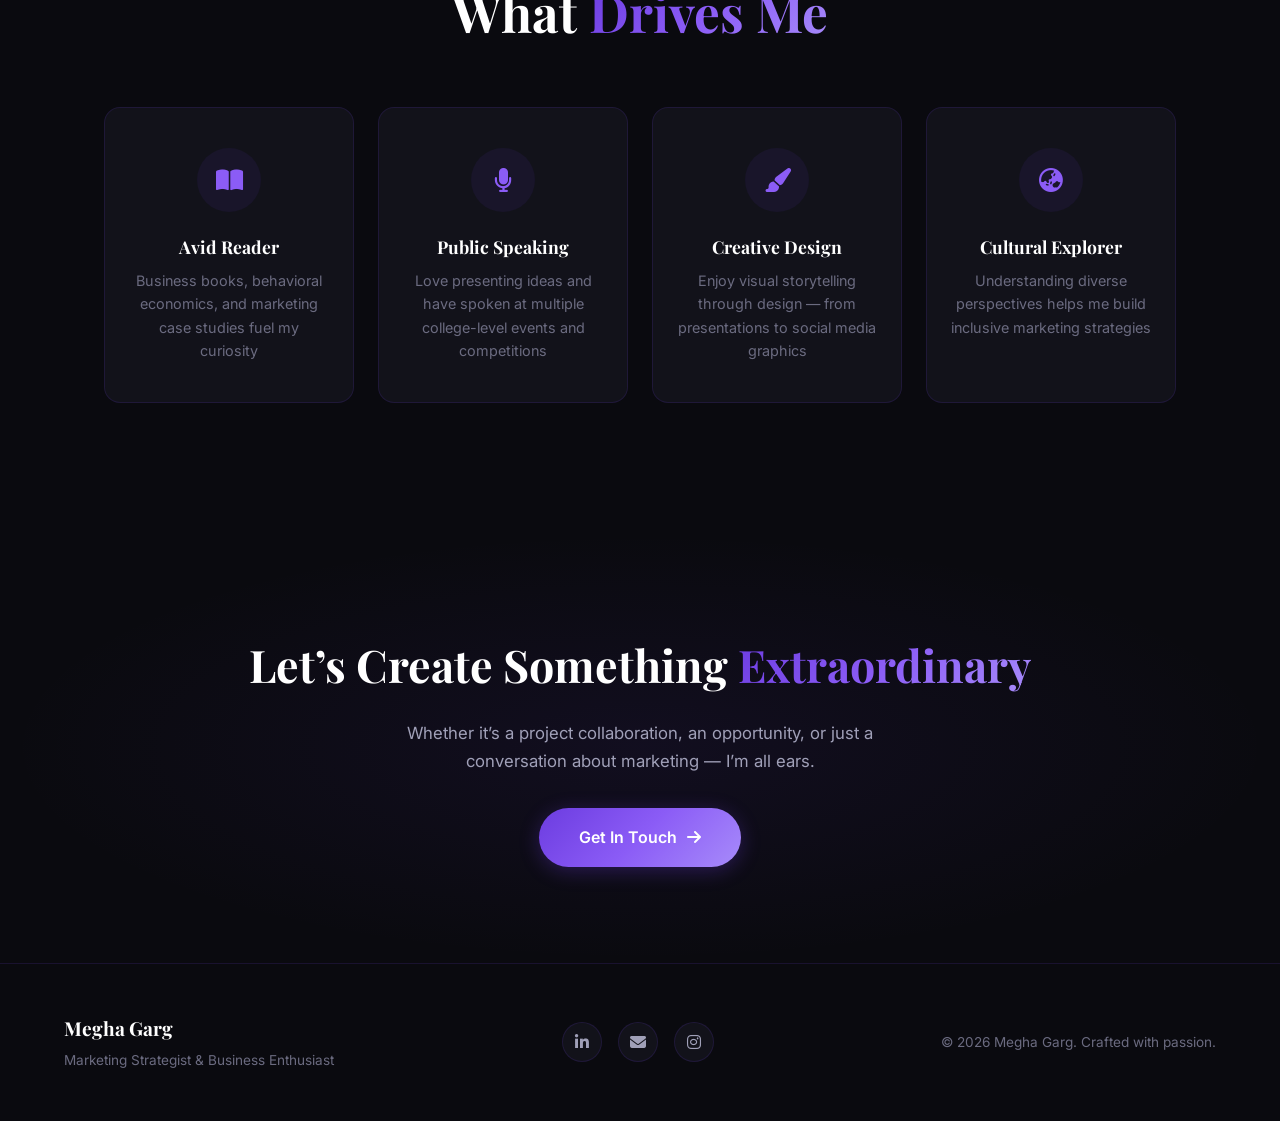
==== commit a49406b8: "Fix encoding - recreate clean HTML files with proper entities" ====
--- a/index.html
+++ b/index.html
@@ -1,9 +1,9 @@
-﻿<!DOCTYPE html>
+<!DOCTYPE html>
 <html lang="en">
 <head>
     <meta charset="UTF-8">
     <meta name="viewport" content="width=device-width, initial-scale=1.0">
-    <title>Megha Garg â€” Marketing & Strategy Portfolio</title>
+    <title>Megha Garg - Marketing &amp; Strategy Portfolio</title>
     <link rel="stylesheet" href="style.css">
     <link href="https://fonts.googleapis.com/css2?family=Playfair+Display:wght@400;500;600;700;800;900&family=Inter:wght@300;400;500;600;700&display=swap" rel="stylesheet">
     <link rel="stylesheet" href="https://cdnjs.cloudflare.com/ajax/libs/font-awesome/6.5.1/css/all.min.css">
@@ -60,15 +60,15 @@
                 <div class="hero-tagline reveal-up">
                     <div class="tagline-words">
                         <span class="tagline-word">Strategist</span>
-                        <span class="tagline-divider">â€¢</span>
+                        <span class="tagline-divider">&bull;</span>
                         <span class="tagline-word">Marketer</span>
-                        <span class="tagline-divider">â€¢</span>
+                        <span class="tagline-divider">&bull;</span>
                         <span class="tagline-word">Leader</span>
                     </div>
                 </div>
                 <p class="hero-description reveal-up">
-                    Transforming business ideas into impactful strategies. 
-                    Passionate about building brands, driving growth, and 
+                    Transforming business ideas into impactful strategies.
+                    Passionate about building brands, driving growth, and
                     creating meaningful market connections.
                 </p>
                 <div class="hero-cta reveal-up">
@@ -143,26 +143,26 @@
                 </div>
                 <div class="about-quote">
                     <i class="fas fa-quote-left"></i>
-                    <p>"The best marketing doesn't feel like marketing â€” it feels like a story worth telling."</p>
+                    <p>&ldquo;The best marketing doesn&rsquo;t feel like marketing &mdash; it feels like a story worth telling.&rdquo;</p>
                 </div>
             </div>
             <div class="about-text-col">
                 <div class="about-intro reveal-right">
                     <p class="about-lead">
-                        I've always been fascinated by how ideas travel â€” how a single compelling narrative 
+                        I&rsquo;ve always been fascinated by how ideas travel &mdash; how a single compelling narrative
                         can shift perspectives, build communities, and create lasting impact.
                     </p>
                     <p>
-                        My journey began with a deep curiosity about consumer behavior and market dynamics. 
-                        I realized early on that understanding people â€” their needs, aspirations, and 
-                        decision-making patterns â€” is the foundation of every successful business strategy. 
-                        This conviction led me to pursue advanced learning in management, where I could 
+                        My journey began with a deep curiosity about consumer behavior and market dynamics.
+                        I realized early on that understanding people &mdash; their needs, aspirations, and
+                        decision-making patterns &mdash; is the foundation of every successful business strategy.
+                        This conviction led me to pursue advanced learning in management, where I could
                         blend analytical thinking with creative problem-solving.
                     </p>
                     <p>
-                        Today, I bring a unique perspective that combines data-driven insights with human-centric 
-                        storytelling. Whether it's crafting go-to-market strategies, analyzing competitive 
-                        landscapes, or building brand identities from scratch â€” I approach every challenge 
+                        Today, I bring a unique perspective that combines data-driven insights with human-centric
+                        storytelling. Whether it&rsquo;s crafting go-to-market strategies, analyzing competitive
+                        landscapes, or building brand identities from scratch &mdash; I approach every challenge
                         with both rigor and imagination.
                     </p>
                 </div>
@@ -205,7 +205,7 @@
                 <div class="timeline-card">
                     <span class="timeline-year">Foundation</span>
                     <h3>Academic Excellence</h3>
-                    <p>Built a strong foundation in business fundamentals, economics, and quantitative analysis. 
+                    <p>Built a strong foundation in business fundamentals, economics, and quantitative analysis.
                     Developed a keen eye for market trends and consumer psychology that would define my path forward.</p>
                 </div>
             </div>
@@ -214,8 +214,8 @@
                 <div class="timeline-card">
                     <span class="timeline-year">Exploration</span>
                     <h3>Real-World Exposure</h3>
-                    <p>Gained hands-on experience through internships in marketing and sales. Led campus 
-                    initiatives, organized events, and discovered the power of brand storytelling and 
+                    <p>Gained hands-on experience through internships in marketing and sales. Led campus
+                    initiatives, organized events, and discovered the power of brand storytelling and
                     strategic communication.</p>
                 </div>
             </div>
@@ -224,7 +224,7 @@
                 <div class="timeline-card">
                     <span class="timeline-year">Growth</span>
                     <h3>Strategic Deepening</h3>
-                    <p>Dove deep into advanced marketing frameworks, sales analytics, and go-to-market strategies. 
+                    <p>Dove deep into advanced marketing frameworks, sales analytics, and go-to-market strategies.
                     Worked on live case studies with real companies, delivering insights that drove measurable results.</p>
                 </div>
             </div>
@@ -233,7 +233,7 @@
                 <div class="timeline-card">
                     <span class="timeline-year">Present</span>
                     <h3>Ready to Lead</h3>
-                    <p>Armed with a blend of strategic acumen, creative thinking, and real-world experience â€” 
+                    <p>Armed with a blend of strategic acumen, creative thinking, and real-world experience &mdash;
                     ready to make an impact in the world of marketing and business strategy.</p>
                 </div>
             </div>
@@ -243,7 +243,7 @@
     <section class="skills" id="skills">
         <div class="section-header">
             <span class="section-tag reveal-up">Expertise</span>
-            <h2 class="section-title reveal-up">Skills & <span class="highlight">Competencies</span></h2>
+            <h2 class="section-title reveal-up">Skills &amp; <span class="highlight">Competencies</span></h2>
         </div>
         <div class="skills-grid">
             <div class="skill-card reveal-up" data-tilt>
@@ -308,7 +308,7 @@
                 </div>
                 <div class="project-info">
                     <h3>D2C Brand Launch Strategy</h3>
-                    <p>Developed a comprehensive go-to-market strategy for a direct-to-consumer brand, 
+                    <p>Developed a comprehensive go-to-market strategy for a direct-to-consumer brand,
                     including market sizing, customer persona development, and channel strategy.</p>
                     <div class="project-tags">
                         <span>Market Analysis</span>
@@ -326,7 +326,7 @@
                 </div>
                 <div class="project-info">
                     <h3>Social Media Growth Campaign</h3>
-                    <p>Designed and executed a multi-platform social media campaign that increased 
+                    <p>Designed and executed a multi-platform social media campaign that increased
                     engagement by 150% and drove a 40% increase in lead generation within 3 months.</p>
                     <div class="project-tags">
                         <span>Social Media</span>
@@ -344,7 +344,7 @@
                 </div>
                 <div class="project-info">
                     <h3>Consumer Behavior Analysis</h3>
-                    <p>Conducted primary research with 500+ respondents to understand buying patterns 
+                    <p>Conducted primary research with 500+ respondents to understand buying patterns
                     in the FMCG sector, delivering actionable insights for product positioning.</p>
                     <div class="project-tags">
                         <span>Primary Research</span>
@@ -362,7 +362,7 @@
                 </div>
                 <div class="project-info">
                     <h3>B2B Sales Pipeline Revamp</h3>
-                    <p>Restructured the sales funnel for a mid-size enterprise, implementing CRM automation 
+                    <p>Restructured the sales funnel for a mid-size enterprise, implementing CRM automation
                     and lead scoring that improved conversion rates by 35%.</p>
                     <div class="project-tags">
                         <span>B2B Sales</span>
@@ -393,7 +393,7 @@
             <div class="interest-card reveal-up">
                 <div class="interest-icon"><i class="fas fa-paint-brush"></i></div>
                 <h4>Creative Design</h4>
-                <p>Enjoy visual storytelling through design â€” from presentations to social media graphics</p>
+                <p>Enjoy visual storytelling through design &mdash; from presentations to social media graphics</p>
             </div>
             <div class="interest-card reveal-up">
                 <div class="interest-icon"><i class="fas fa-globe-asia"></i></div>
@@ -405,8 +405,8 @@
 
     <section class="cta-section">
         <div class="cta-content reveal-up">
-            <h2>Let's Create Something <span class="highlight">Extraordinary</span></h2>
-            <p>Whether it's a project collaboration, an opportunity, or just a conversation about marketing â€” I'm all ears.</p>
+            <h2>Let&rsquo;s Create Something <span class="highlight">Extraordinary</span></h2>
+            <p>Whether it&rsquo;s a project collaboration, an opportunity, or just a conversation about marketing &mdash; I&rsquo;m all ears.</p>
             <a href="contact.html" class="btn btn-primary btn-lg">
                 <span>Get In Touch</span>
                 <i class="fas fa-arrow-right"></i>
@@ -418,7 +418,7 @@
         <div class="footer-content">
             <div class="footer-brand">
                 <span class="logo-text">Megha Garg</span>
-                <p>Marketing Strategist & Business Enthusiast</p>
+                <p>Marketing Strategist &amp; Business Enthusiast</p>
             </div>
             <div class="footer-links">
                 <a href="https://acesse.one/vwq22kv" target="_blank" rel="noopener noreferrer"><i class="fab fa-linkedin-in"></i></a>
